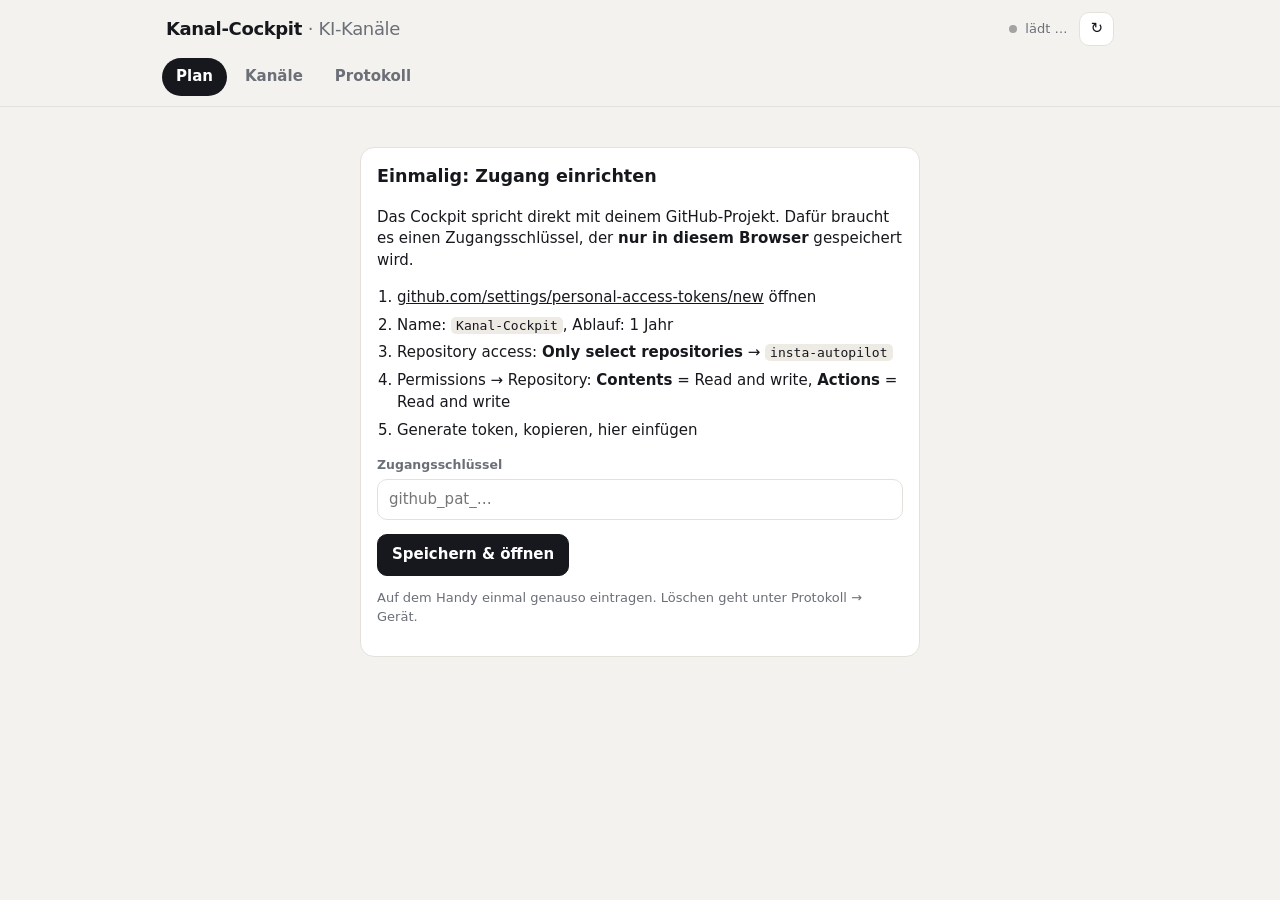
==== docs/cockpit/index.html @ 7ad5420f "Create index.html" ====
<!doctype html>
<html lang="de">
<head>
<meta charset="utf-8">
<meta name="viewport" content="width=device-width, initial-scale=1, viewport-fit=cover">
<meta name="robots" content="noindex">
<meta name="theme-color" content="#F4F2EE">
<title>Kanal-Cockpit</title>
<style>
:root{
  --bg:#F4F2EE; --panel:#FFFFFF; --ink:#16181D; --muted:#6B6F78; --line:#E4E1DA; --soft:#EEEBE5;
  --draft:#B7791F; --draft-bg:#FDF3E1; --ok:#1F7A4D; --ok-bg:#E3F4EA; --bad:#B42318; --bad-bg:#FDE8E6;
  --pub:#4B5563; --pub-bg:#ECEDEF; --accent:#16181D; --r:14px;
  --font: ui-sans-serif, system-ui, -apple-system, "Segoe UI", Roboto, "Helvetica Neue", Arial, sans-serif;
}
*{box-sizing:border-box}
html,body{margin:0;background:var(--bg);color:var(--ink);font:15px/1.45 var(--font);-webkit-font-smoothing:antialiased}
button,input,select,textarea{font:inherit;color:inherit}
a{color:inherit}
.wrap{max-width:980px;margin:0 auto;padding:0 16px 110px}
header{position:sticky;top:0;z-index:20;background:color-mix(in srgb,var(--bg) 92%,transparent);backdrop-filter:blur(8px);border-bottom:1px solid var(--line)}
.hbar{max-width:980px;margin:0 auto;padding:12px 16px;display:flex;align-items:center;gap:12px}
.logo{font-weight:750;letter-spacing:-.02em;font-size:18px;white-space:nowrap}
.logo span{color:var(--muted);font-weight:500}
.status{margin-left:auto;display:flex;align-items:center;gap:8px;font-size:13px;color:var(--muted);min-width:0}
.status .txt{white-space:nowrap;overflow:hidden;text-overflow:ellipsis}
.dot{width:8px;height:8px;border-radius:50%;background:#A3A3A3;flex:none}
.dot.run{background:#2F80ED;animation:pulse 1.2s infinite}
.dot.ok{background:var(--ok)} .dot.err{background:var(--bad)}
@keyframes pulse{50%{opacity:.3}}
.iconbtn{border:1px solid var(--line);background:var(--panel);border-radius:10px;height:34px;min-width:34px;padding:0 10px;cursor:pointer}
.tabs{display:flex;gap:4px;max-width:980px;margin:0 auto;padding:0 12px 10px}
.tab{border:0;background:transparent;padding:8px 14px;border-radius:999px;cursor:pointer;color:var(--muted);font-weight:600}
.tab.on{background:var(--ink);color:#fff}
@media (max-width:640px){
  header{backdrop-filter:none;background:var(--bg)}
  .tabs{position:fixed;bottom:0;left:0;right:0;background:var(--panel);border-top:1px solid var(--line);padding:8px 8px calc(8px + env(safe-area-inset-bottom));justify-content:space-around;z-index:30}
  .tab{flex:1}
}
h2{font-size:13px;text-transform:uppercase;letter-spacing:.08em;color:var(--muted);margin:26px 0 10px;font-weight:700}
.row{display:flex;gap:10px;align-items:center;flex-wrap:wrap}
.btn{border:1px solid var(--line);background:var(--panel);padding:9px 14px;border-radius:10px;cursor:pointer;font-weight:600;display:inline-flex;align-items:center;gap:6px}
.btn:hover{border-color:#cfcac0}
.btn.pri{background:var(--ink);border-color:var(--ink);color:#fff}
.btn.ok{background:var(--ok);border-color:var(--ok);color:#fff}
.btn.danger{color:var(--bad)}
.btn.sm{padding:6px 10px;font-size:13px;border-radius:9px}
.btn:disabled{opacity:.45;cursor:default}
.chips{display:flex;gap:6px;flex-wrap:wrap}
.chip{border:1px solid var(--line);background:var(--panel);border-radius:999px;padding:6px 12px;cursor:pointer;font-size:13px;font-weight:600;display:inline-flex;align-items:center;gap:6px}
.chip.on{background:var(--ink);color:#fff;border-color:var(--ink)}
.cdot{width:9px;height:9px;border-radius:50%;flex:none}
.kpis{display:grid;grid-template-columns:repeat(4,1fr);gap:10px;margin-top:16px}
@media (max-width:640px){.kpis{grid-template-columns:repeat(2,1fr)}}
.kpi{background:var(--panel);border:1px solid var(--line);border-radius:var(--r);padding:12px 14px}
.kpi b{display:block;font-size:24px;letter-spacing:-.02em;line-height:1.1}
.kpi small{color:var(--muted);font-size:12.5px}
.kpi.warn b{color:var(--draft)}
.day{margin-top:18px}
.dayh{display:flex;align-items:baseline;gap:8px;margin:0 2px 8px}
.dayh b{font-size:15px}
.dayh span{color:var(--muted);font-size:13px}
.dayh.today b::after{content:"Heute";margin-left:8px;font-size:11px;background:var(--ink);color:#fff;padding:2px 7px;border-radius:999px;vertical-align:2px}
.post{display:flex;gap:12px;align-items:center;background:var(--panel);border:1px solid var(--line);border-radius:var(--r);padding:10px;margin-bottom:8px;cursor:pointer}
.post:hover{border-color:#d6d1c6}
.thumb{width:56px;height:70px;border-radius:8px;object-fit:cover;background:var(--soft);flex:none}
.pmain{min-width:0;flex:1}
.ptop{display:flex;gap:8px;align-items:center;font-size:12.5px;color:var(--muted);flex-wrap:wrap}
.ptitle{font-weight:650;margin-top:2px;overflow:hidden;text-overflow:ellipsis;display:-webkit-box;-webkit-line-clamp:2;-webkit-box-orient:vertical}
.badge{font-size:11.5px;font-weight:700;padding:2px 8px;border-radius:999px;white-space:nowrap}
.b-draft{background:var(--draft-bg);color:var(--draft)} .b-approved{background:var(--ok-bg);color:var(--ok)}
.b-published{background:var(--pub-bg);color:var(--pub)} .b-rejected{background:var(--bad-bg);color:var(--bad)}
.b-pend{background:#E6F0FD;color:#2F6FCC} .b-late{background:var(--bad-bg);color:var(--bad)}
.qa{display:flex;gap:6px;flex:none}
.qa .btn{width:38px;height:38px;justify-content:center;padding:0;font-size:16px}
.post.done{opacity:.62}
.empty{background:var(--panel);border:1px dashed #d4cfc5;border-radius:var(--r);padding:22px;text-align:center;color:var(--muted)}
.card{background:var(--panel);border:1px solid var(--line);border-radius:var(--r);padding:16px;margin-bottom:12px}
.chead{display:flex;gap:10px;align-items:center;flex-wrap:wrap}
.chead h3{margin:0;font-size:17px;letter-spacing:-.01em}
.muted{color:var(--muted)}
.small{font-size:13px}
.grid2{display:grid;grid-template-columns:1fr 1fr;gap:10px 14px}
@media (max-width:640px){.grid2{grid-template-columns:1fr}}
label.f{display:flex;flex-direction:column;gap:4px;font-size:12.5px;color:var(--muted);font-weight:600}
input[type=text],input[type=time],input[type=number],input[type=datetime-local],input[type=password],select,textarea{
  border:1px solid var(--line);background:#fff;border-radius:10px;padding:9px 11px;width:100%;color:var(--ink);font-weight:400;font-size:15px}
textarea{min-height:110px;resize:vertical;line-height:1.45}
textarea.code{font:13px/1.5 ui-monospace,SFMono-Regular,Menlo,Consolas,monospace;min-height:280px}
.daysel{display:flex;gap:4px}
.daysel button{width:36px;height:34px;border-radius:9px;border:1px solid var(--line);background:#fff;cursor:pointer;font-size:12.5px;font-weight:700}
.daysel button.on{background:var(--ink);color:#fff;border-color:var(--ink)}
.switch{display:inline-flex;align-items:center;gap:8px;cursor:pointer;font-weight:600}
.switch input{appearance:none;width:42px;height:24px;border-radius:999px;background:#cfcac0;position:relative;cursor:pointer;transition:.15s}
.switch input::after{content:"";position:absolute;top:3px;left:3px;width:18px;height:18px;border-radius:50%;background:#fff;transition:.15s}
.switch input:checked{background:var(--ok)} .switch input:checked::after{left:21px}
.stats{display:flex;gap:16px;flex-wrap:wrap;font-size:13px;color:var(--muted);margin:8px 0 12px}
.stats b{color:var(--ink)}
.warnbox{background:var(--draft-bg);color:#7A4E0E;border-radius:10px;padding:10px 12px;font-size:13.5px;margin:10px 0}
.infobox{background:#EEF2F7;color:#33445C;border-radius:10px;padding:10px 12px;font-size:13.5px;margin:10px 0}
/* Overlay */
.ov{position:fixed;inset:0;background:rgba(18,18,22,.45);z-index:50;display:flex;align-items:flex-end;justify-content:center}
@media (min-width:760px){.ov{align-items:center}}
.sheet{background:var(--bg);width:100%;max-width:760px;max-height:94vh;overflow:auto;border-radius:18px 18px 0 0;padding:16px 16px calc(18px + env(safe-area-inset-bottom))}
@media (min-width:760px){.sheet{border-radius:18px}}
.shead{display:flex;align-items:center;gap:10px;margin-bottom:10px}
.shead h3{margin:0;font-size:17px;flex:1;min-width:0}
.slides{display:flex;gap:10px;overflow-x:auto;scroll-snap-type:x mandatory;padding-bottom:6px}
.slides img{height:min(52vh,420px);aspect-ratio:4/5;object-fit:cover;border-radius:10px;scroll-snap-align:start;background:var(--soft);flex:none}
.checks{background:var(--draft-bg);border-radius:10px;padding:8px 12px;margin:10px 0;font-size:13.5px;color:#7A4E0E}
.checks ul{margin:4px 0 0;padding-left:18px}
.actions{display:flex;gap:8px;flex-wrap:wrap;margin-top:14px}
.toast{position:fixed;left:50%;bottom:90px;transform:translateX(-50%);background:var(--ink);color:#fff;padding:10px 16px;border-radius:12px;z-index:80;font-size:14px;box-shadow:0 8px 24px rgba(0,0,0,.18);max-width:90vw}
.log{background:var(--panel);border:1px solid var(--line);border-radius:var(--r)}
.log div{padding:9px 14px;border-bottom:1px solid var(--soft);font-size:14px;display:flex;gap:12px}
.log div:last-child{border:0}
.log time{color:var(--muted);font-size:12.5px;white-space:nowrap;min-width:92px}
.setup{max-width:560px;margin:40px auto}
.setup ol{padding-left:20px} .setup li{margin:6px 0}
code{background:var(--soft);padding:1px 5px;border-radius:5px;font-size:13px}
.spin{display:inline-block;width:14px;height:14px;border:2px solid currentColor;border-right-color:transparent;border-radius:50%;animation:sp .7s linear infinite;vertical-align:-2px}
@keyframes sp{to{transform:rotate(360deg)}}
</style>
</head>
<body>
<header>
  <div class="hbar">
    <div class="logo">Kanal-Cockpit <span>· KI-Kanäle</span></div>
    <div class="status" id="status"><span class="dot"></span><span class="txt">lädt …</span></div>
    <button class="iconbtn" id="reload" title="Aktualisieren">↻</button>
  </div>
  <nav class="tabs" id="tabs">
    <button class="tab on" data-v="plan">Plan</button>
    <button class="tab" data-v="channels">Kanäle</button>
    <button class="tab" data-v="log">Protokoll</button>
  </nav>
</header>
<div class="wrap" id="app"></div>

<script>
"use strict";
const REPO = "dominiksuerth-prog/insta-autopilot";
const BRANCH = "main";
const WORKFLOW = "run.yml";
const TZ = "Europe/Berlin";
const DAYS = ["mo","di","mi","do","fr","sa","so"];
const DAYNAMES = {mo:"Mo",di:"Di",mi:"Mi",do:"Do",fr:"Fr",sa:"Sa",so:"So"};
const PALETTE = ["#E0A100","#2F6FCC","#C2410C","#0F766E","#7C3AED","#BE185D","#4D7C0F","#334155"];
const DEMO = new URLSearchParams(location.search).has("demo");

const S = { view:"plan", filter:"all", showDone:false, channels:[], state:{posts:{},channels:{},log:[]}, inbox:[], runs:[], loaded:false };
const $ = (s,el=document)=>el.querySelector(s);
const esc = s => String(s??"").replace(/[&<>"']/g,c=>({"&":"&amp;","<":"&lt;",">":"&gt;",'"':"&quot;","'":"&#39;"}[c]));

/* ------------------------------------------------------------ GitHub-Zugriff */
const token = () => localStorage.getItem("gh_token") || "";
const b64enc = s => btoa(String.fromCharCode(...new TextEncoder().encode(s)));
const b64dec = s => new TextDecoder().decode(Uint8Array.from(atob(s.replace(/\n/g,"")),c=>c.charCodeAt(0)));
const DEMO_FILES = {};

async function gh(path, opts={}){
  if (DEMO) return demoGh(path, opts);
  const r = await fetch("https://api.github.com"+path, {cache:"no-store", ...opts,
    headers:{"Authorization":"Bearer "+token(),"Accept":"application/vnd.github+json","X-GitHub-Api-Version":"2022-11-28",...(opts.headers||{})}});
  if (r.status===401) { localStorage.removeItem("gh_token"); throw new Error("Zugangsschlüssel ungültig oder abgelaufen – bitte neu eintragen."); }
  if (!r.ok && r.status!==404) throw new Error(`GitHub ${r.status}: ${(await r.text()).slice(0,160)}`);
  if (r.status===404) return null;
  if (r.status===204) return {};
  return r.json();
}
async function readFile(path){           // -> {text, sha} oder null
  const j = await gh(`/repos/${REPO}/contents/${path}?ref=${BRANCH}&t=${Date.now()}`);
  if (!j || Array.isArray(j)) return null;
  return {text: b64dec(j.content||""), sha:j.sha};
}
async function listDir(path){
  const j = await gh(`/repos/${REPO}/contents/${path}?ref=${BRANCH}&t=${Date.now()}`);
  return Array.isArray(j) ? j : [];
}
async function writeFile(path, text, sha, message){
  return gh(`/repos/${REPO}/contents/${path}`, {method:"PUT", headers:{"Content-Type":"application/json"},
    body: JSON.stringify({message, content:b64enc(text), branch:BRANCH, ...(sha?{sha}:{})})});
}
let dispatchTimer=null;
function kickAutopilot(){            // mehrere Klicks -> ein Start
  clearTimeout(dispatchTimer);
  dispatchTimer = setTimeout(async ()=>{
    try{ await gh(`/repos/${REPO}/actions/workflows/${WORKFLOW}/dispatches`,{method:"POST",headers:{"Content-Type":"application/json"},body:JSON.stringify({ref:BRANCH})}); }
    catch(e){ toast("Start fehlgeschlagen: "+e.message); }
    setTimeout(loadRuns, 4000);
  }, 1500);
}
async function sendJob(job){
  const name = `${Date.now()}-${Math.random().toString(36).slice(2,7)}.json`;
  job.at = new Date().toISOString();
  await writeFile(`data/inbox/${name}`, JSON.stringify(job, null, 1), null, `cockpit: ${job.action}`);
  S.inbox.push({name, job});
  kickAutopilot();
  render();
}

/* ------------------------------------------------------------ Demo-Modus (lokaler Test ohne GitHub) */
async function demoGh(path, opts){
  const m = path.match(/contents\/([^?]*)/);
  if (path.includes("/actions/runs")) return {workflow_runs:[{status:"completed",conclusion:"success",updated_at:new Date(Date.now()-9e5).toISOString(),html_url:"#",event:"schedule"}]};
  if (path.includes("/dispatches")) return {};
  if (!m) return null;
  const p = m[1];
  if (opts.method==="PUT"){ DEMO_FILES[p]=JSON.parse(opts.body); console.log("PUT",p,b64dec(DEMO_FILES[p].content)); return {content:{sha:"x"}}; }
  if (p.endsWith("/") || !p.includes(".")) {
    const r = await fetch("demo/"+p+"/_dir.json"); return r.ok ? r.json() : [];
  }
  const r = await fetch("demo/"+p); if(!r.ok) return null;
  return {content: b64enc(await r.text()), sha:"demo"};
}

/* ------------------------------------------------------------ Laden */
async function loadAll(){
  setStatus("load");
  const [stateF, chDir, inboxDir] = await Promise.all([readFile("data/state.json"), listDir("channels"), listDir("data/inbox")]);
  S.state = stateF ? JSON.parse(stateF.text) : {posts:{},channels:{}};
  S.state.posts ||= {}; S.state.channels ||= {}; S.state.log ||= [];
  const dirs = chDir.filter(d=>d.type==="dir").map(d=>d.name);
  S.channels = (await Promise.all(dirs.map(async (id,i)=>{
    const [st, topics, facts] = await Promise.all([readFile(`channels/${id}/settings.json`), readFile(`channels/${id}/topics.txt`), readFile(`channels/${id}/facts.md`)]);
    if (!st) return null;
    const s = JSON.parse(st.text);
    const tl = (topics?.text||"").split("\n").map(t=>t.trim()).filter(t=>t && !t.startsWith("#"));
    return {id, ...s, _sha:st.sha, _topics:tl, _topicsRaw:topics, _facts:facts,
            _pruefen:((facts?.text||"").match(/\[PRÜFEN\]/g)||[]).length};
  }))).filter(Boolean);
  S.channels.forEach((c,i)=>c._color = c.color || PALETTE[i % PALETTE.length]);
  const files = inboxDir.filter(f=>f.name.endsWith(".json"));
  S.inbox = (await Promise.all(files.map(async f=>{ const r = await readFile(`data/inbox/${f.name}`); try{return {name:f.name, job:JSON.parse(r.text)}}catch{return null} }))).filter(Boolean);
  S.loaded = true;
  render();
  loadRuns();
}
async function loadRuns(){
  try{
    const j = await gh(`/repos/${REPO}/actions/workflows/${WORKFLOW}/runs?per_page=6`);
    S.runs = j?.workflow_runs || [];
  }catch(e){ S.runs=[]; }
  setStatus();
  const busy = S.runs.some(r=>r.status!=="completed");
  clearTimeout(loadRuns._t);
  if (busy || S.inbox.length) loadRuns._t = setTimeout(async()=>{ const was=S.runs[0]?.status; await loadRuns(); if (was!=="completed" && S.runs[0]?.status==="completed") loadAll(); }, 12000);
}
function setStatus(mode){
  const el = $("#status");
  if (mode==="load"){ el.innerHTML = `<span class="spin"></span><span class="txt">lädt …</span>`; return; }
  const r = S.runs[0];
  const busy = S.runs.find(x=>x.status!=="completed");
  let dot="dot", txt;
  if (busy){ dot+=" run"; txt = busy.status==="queued" ? "Autopilot startet …" : "Autopilot arbeitet …"; }
  else if (r){ dot += r.conclusion==="success"?" ok":" err"; txt = `Letzter Lauf ${rel(r.updated_at)}${r.conclusion!=="success"?" – Fehler":""}`; }
  else txt = "noch kein Lauf";
  if (S.inbox.length) txt += ` · ${S.inbox.length} Auftrag${S.inbox.length>1?"e":""} offen`;
  el.innerHTML = `<span class="${dot}"></span><span class="txt">${esc(txt)}</span>`;
}

/* ------------------------------------------------------------ Zeit */
const fmt = (d,o)=>new Intl.DateTimeFormat("de-DE",{timeZone:TZ,...o}).format(d);
const dayKey = d => fmt(d,{year:"numeric",month:"2-digit",day:"2-digit"});
function rel(iso){
  const m = Math.round((Date.now()-new Date(iso))/60000);
  if (m<1) return "gerade eben"; if (m<60) return `vor ${m} Min.`;
  const h = Math.round(m/60); if (h<24) return `vor ${h} Std.`; return `am ${fmt(new Date(iso),{day:"2-digit",month:"2-digit"})}`;
}
function toLocalInput(iso){
  const d = new Date(iso);
  const p = Object.fromEntries(new Intl.DateTimeFormat("en-CA",{timeZone:TZ,year:"numeric",month:"2-digit",day:"2-digit",hour:"2-digit",minute:"2-digit",hourCycle:"h23"}).formatToParts(d).map(x=>[x.type,x.value]));
  return `${p.year}-${p.month}-${p.day}T${p.hour}:${p.minute}`;
}
function fromLocalInput(v){           // "2026-11-23T18:00" (Berlin) -> ISO mit Offset
  for (const off of ["+01:00","+02:00"]) { const iso = `${v}:00${off}`; if (toLocalInput(iso)===v) return iso; }
  return `${v}:00+01:00`;
}

/* ------------------------------------------------------------ Hilfen */
const chan = id => S.channels.find(c=>c.id===id) || {id, handle:id, _color:"#999"};
function pendingFor(pid){ return S.inbox.filter(i=>i.job.post_id===pid).map(i=>i.job); }
function viewPost(pid){             // Post inkl. noch nicht übernommener Cockpit-Entscheidungen
  const p = {...S.state.posts[pid], id:pid};
  const pend = pendingFor(pid);
  for (const j of pend){
    if (j.action==="approve") p.status="approved";
    if (j.action==="unapprove") p.status="draft";
    if (j.action==="reject") p.status="rejected";
    if (j.caption) p.caption=j.caption;
    if (j.scheduled) p.scheduled=j.scheduled;
    if (j.action==="regenerate") p._regen=true;
  }
  p._pending = pend.length>0;
  return p;
}
function toast(t){ const el=document.createElement("div"); el.className="toast"; el.textContent=t; document.body.appendChild(el); setTimeout(()=>el.remove(),3200); }
const BADGE = {draft:["b-draft","Entwurf"],approved:["b-approved","Freigegeben"],published:["b-published","Veröffentlicht"],rejected:["b-rejected","Verworfen"]};
function badge(p){
  if (p._regen) return `<span class="badge b-pend">wird neu geschrieben …</span>`;
  const late = p.status==="draft" && p.scheduled && new Date(p.scheduled) < Date.now();
  const [c,t] = late ? ["b-late","Termin verpasst"] : (BADGE[p.status]||["b-pub",p.status]);
  return `<span class="badge ${c}">${t}</span>${p._pending?` <span class="badge b-pend">wird übernommen</span>`:""}`;
}

/* ------------------------------------------------------------ Ansichten */
function render(){
  document.querySelectorAll(".tab").forEach(t=>t.classList.toggle("on", t.dataset.v===S.view));
  const app = $("#app");
  if (!DEMO && !token()) { app.innerHTML = setupView(); bindSetup(); return; }
  if (!S.loaded) { app.innerHTML = `<p class="muted" style="margin-top:30px"><span class="spin"></span> Lade Daten aus GitHub …</p>`; return; }
  app.innerHTML = S.view==="plan" ? planView() : S.view==="channels" ? channelsView() : logView();
  setStatus();
}

function planView(){
  const posts = Object.keys(S.state.posts).map(viewPost)
    .filter(p=>p.scheduled && p.status!=="replaced")
    .filter(p=>S.filter==="all" || p.channel===S.filter);
  const nowT = Date.now(), weekAgo = nowT-7*864e5;
  const open = posts.filter(p=>["draft","approved"].includes(p.status));
  const late = open.filter(p=>p.status==="draft" && new Date(p.scheduled)<nowT);
  const upcoming = posts.filter(p=>new Date(p.scheduled)>=nowT || (S.showDone && new Date(p.scheduled)>=weekAgo))
                        .filter(p=>S.showDone || ["draft","approved"].includes(p.status))
                        .filter(p=>!late.includes(p))
                        .sort((a,b)=>a.scheduled.localeCompare(b.scheduled));
  const drafts = open.filter(p=>p.status==="draft").length, appr = open.filter(p=>p.status==="approved").length;
  const nextAppr = open.filter(p=>p.status==="approved" && new Date(p.scheduled)>=nowT).sort((a,b)=>a.scheduled.localeCompare(b.scheduled))[0];
  const coveredUntil = open.filter(p=>p.status==="approved").map(p=>p.scheduled).sort().pop();
  const chipsHtml = `<button class="chip ${S.filter==="all"?"on":""}" data-filter="all">Alle Kanäle</button>` +
    S.channels.map(c=>`<button class="chip ${S.filter===c.id?"on":""}" data-filter="${c.id}"><span class="cdot" style="background:${c._color}"></span>${esc(c.handle)}${c.active?"":" <span class='muted'>(pausiert)</span>"}</button>`).join("");
  let html = `
  <div class="kpis">
    <div class="kpi ${drafts?"warn":""}"><b>${drafts}</b><small>warten auf Freigabe</small></div>
    <div class="kpi"><b>${appr}</b><small>freigegeben &amp; eingeplant</small></div>
    <div class="kpi"><b>${nextAppr?fmt(new Date(nextAppr.scheduled),{weekday:"short",hour:"2-digit",minute:"2-digit"}):"–"}</b><small>nächster Post geht raus</small></div>
    <div class="kpi"><b>${coveredUntil?fmt(new Date(coveredUntil),{day:"2-digit",month:"2-digit"}):"–"}</b><small>freigegeben bis</small></div>
  </div>
  <div class="row" style="margin-top:16px;justify-content:space-between">
    <div class="chips">${chipsHtml}</div>
  </div>
  <div class="row" style="margin-top:12px">
    <button class="btn pri" data-act="plan">＋ Vorproduzieren</button>
    <button class="btn" data-act="addpost">Eigener Post</button>
    <label class="switch small" style="margin-left:auto"><input type="checkbox" id="showDone" ${S.showDone?"checked":""}> Erledigte zeigen</label>
  </div>`;
  if (late.length){
    html += `<h2>Termin verpasst – nicht freigegeben</h2>` + late.map(postRow).join("") +
      `<p class="small muted" style="margin:4px 2px 0">Freigeben = geht sofort raus. Oder neuen Termin setzen bzw. verwerfen.</p>`;
  }
  html += `<h2>Kommende Termine</h2>`;
  if (!upcoming.length) html += `<div class="empty">Noch nichts geplant.<br>Tipp auf <b>Vorproduzieren</b> – Claude schreibt Entwürfe für die freien Termine, du gibst sie hier frei.</div>`;
  let cur="";
  for (const p of upcoming){
    const d = new Date(p.scheduled), k = dayKey(d);
    if (k!==cur){
      if (cur) html += `</div>`;
      cur=k;
      const isToday = k===dayKey(new Date());
      html += `<div class="day"><div class="dayh ${isToday?"today":""}"><b>${fmt(d,{weekday:"long"})}</b><span>${fmt(d,{day:"numeric",month:"long"})}</span></div>`;
    }
    html += postRow(p);
  }
  if (cur) html += `</div>`;
  return html;
}
function postRow(p){
  const c = chan(p.channel);
  const done = !["draft","approved"].includes(p.status);
  const qa = p.status==="draft" && !p._regen
    ? `<div class="qa"><button class="btn ok" title="Freigeben" data-quick="approve" data-id="${p.id}">✓</button><button class="btn danger" title="Verwerfen" data-quick="reject" data-id="${p.id}">✕</button></div>` : "";
  return `<div class="post ${done?"done":""}" data-open="${p.id}">
    <img class="thumb" loading="lazy" src="${esc((p.urls||[])[0]||"")}" alt="">
    <div class="pmain">
      <div class="ptop"><span class="cdot" style="background:${c._color}"></span>${esc(c.handle)} · ${fmt(new Date(p.scheduled),{hour:"2-digit",minute:"2-digit"})} ${badge(p)}</div>
      <div class="ptitle">${esc(p.topic)}</div>
      ${p.error?`<div class="small" style="color:var(--bad)">⚠️ ${esc(p.error)}</div>`:""}
    </div>${qa}</div>`;
}

function channelsView(){
  let html = `<div class="row" style="margin-top:18px"><button class="btn pri" data-act="newchannel">＋ Neuen Kanal anlegen</button></div>`;
  for (const c of S.channels){
    const cs = S.state.channels[c.id] || {topic_index:0};
    const left = Math.max(0, c._topics.length - (cs.topic_index||0));
    const posts = Object.values(S.state.posts).filter(p=>p.channel===c.id);
    const pub = posts.filter(p=>p.status==="published").sort((a,b)=>(b.published||"").localeCompare(a.published||""));
    const dr = posts.filter(p=>p.status==="draft").length, ap = posts.filter(p=>p.status==="approved").length;
    const missing = [];
    if (!c.ig_user_id) missing.push("Instagram-ID fehlt");
    if (c._pruefen) missing.push(`${c._pruefen} Fakten noch ungeprüft`);
    html += `<div class="card" data-ch="${c.id}">
      <div class="chead"><span class="cdot" style="background:${c._color};width:12px;height:12px"></span>
        <h3>${esc(c.name||c.handle)}</h3><span class="muted">${esc(c.handle)} · ${c.language==="en"?"Englisch":"Deutsch"}</span>
        <label class="switch" style="margin-left:auto"><input type="checkbox" data-field="active" ${c.active?"checked":""}> ${c.active?"Aktiv":"Pausiert"}</label></div>
      ${c.note?`<div class="infobox">${esc(c.note)}</div>`:""}
      <div class="stats"><span><b>${pub.length}</b> veröffentlicht</span><span><b>${ap}</b> freigegeben</span><span><b>${dr}</b> Entwürfe</span>
        <span style="${left<6?"color:var(--bad)":""}"><b style="${left<6?"color:var(--bad)":""}">${left}</b> Themen übrig</span>
        ${pub[0]?`<span>zuletzt ${rel(pub[0].published)}</span>`:""}</div>
      ${missing.length?`<div class="warnbox">Vor dem Aktivieren: ${missing.join(" · ")}</div>`:""}
      <div class="grid2">
        <label class="f">Posting-Tage<div class="daysel">${DAYS.map(d=>`<button type="button" data-day="${d}" class="${(c.days||[]).includes(d)?"on":""}">${DAYNAMES[d]}</button>`).join("")}</div></label>
        <label class="f">Uhrzeit<input type="time" data-field="time" value="${esc(c.time||"18:00")}"></label>
        <label class="f">Automatisch vorproduzieren (Tage im Voraus, 0 = aus)<input type="number" min="0" max="28" data-field="autoplan_days" value="${c.autoplan_days??7}"></label>
        <label class="f">Instagram-ID<input type="text" data-field="ig_user_id" value="${esc(c.ig_user_id||"")}" placeholder="z. B. 1784…"></label>
        <label class="f" style="grid-column:1/-1">Schlusssatz der Caption<input type="text" data-field="cta_hint" value="${esc(c.cta_hint||"")}"></label>
      </div>
      <div class="actions">
        <button class="btn pri sm" data-save="${c.id}">Speichern</button>
        <button class="btn sm" data-edit="topics" data-id="${c.id}">Themen (${left})</button>
        <button class="btn sm" data-edit="facts" data-id="${c.id}">Fakten${c._pruefen?` ⚠️`:""}</button>
        <button class="btn sm" data-edit="style" data-id="${c.id}">Stil</button>
        <button class="btn sm" data-act="plan" data-id="${c.id}">Vorproduzieren</button>
      </div>
    </div>`;
  }
  return html;
}

function logView(){
  const entries = S.state.log || [];
  const runs = S.runs.map(r=>`<div><time>${rel(r.updated_at)}</time><span>${r.status!=="completed"?"läuft":r.conclusion==="success"?"✓ erfolgreich":"✕ "+esc(r.conclusion)} · ${r.event==="schedule"?"stündlich":"vom Cockpit"} · <a href="${esc(r.html_url)}" target="_blank" rel="noopener">Details</a></span></div>`).join("");
  return `<h2>Was passiert ist</h2><div class="log">${entries.length?entries.map(e=>`<div><time>${fmt(new Date(e.t),{day:"2-digit",month:"2-digit",hour:"2-digit",minute:"2-digit"})}</time><span>${esc(e.msg)}</span></div>`).join(""):`<div><span class="muted">Noch keine Einträge.</span></div>`}</div>
  <h2>Läufe des Autopiloten</h2><div class="log">${runs||`<div><span class="muted">keine</span></div>`}</div>
  <h2>Gerät</h2><div class="row"><button class="btn sm danger" data-act="logout">Zugangsschlüssel auf diesem Gerät löschen</button></div>`;
}

function setupView(){
  return `<div class="setup card">
    <h3 style="margin-top:0">Einmalig: Zugang einrichten</h3>
    <p>Das Cockpit spricht direkt mit deinem GitHub-Projekt. Dafür braucht es einen Zugangsschlüssel, der <b>nur in diesem Browser</b> gespeichert wird.</p>
    <ol>
      <li><a href="https://github.com/settings/personal-access-tokens/new" target="_blank" rel="noopener">github.com/settings/personal-access-tokens/new</a> öffnen</li>
      <li>Name: <code>Kanal-Cockpit</code>, Ablauf: 1 Jahr</li>
      <li>Repository access: <b>Only select repositories</b> → <code>insta-autopilot</code></li>
      <li>Permissions → Repository: <b>Contents</b> = Read and write, <b>Actions</b> = Read and write</li>
      <li>Generate token, kopieren, hier einfügen</li>
    </ol>
    <label class="f">Zugangsschlüssel<input type="password" id="tok" placeholder="github_pat_…" autocomplete="off"></label>
    <div class="actions"><button class="btn pri" id="saveTok">Speichern &amp; öffnen</button></div>
    <p class="small muted">Auf dem Handy einmal genauso eintragen. Löschen geht unter Protokoll → Gerät.</p>
  </div>`;
}
function bindSetup(){
  $("#saveTok").onclick = async ()=>{
    const v = $("#tok").value.trim(); if (!v) return;
    localStorage.setItem("gh_token", v);
    try{ await loadAll(); toast("Verbunden ✓"); }catch(e){ toast(e.message); render(); }
  };
}

/* ------------------------------------------------------------ Dialoge */
function sheet(title, body, onBind){
  const ov = document.createElement("div"); ov.className="ov";
  ov.innerHTML = `<div class="sheet"><div class="shead"><h3>${title}</h3><button class="iconbtn" data-close>✕</button></div>${body}</div>`;
  ov.addEventListener("click", e=>{ if (e.target===ov || e.target.closest("[data-close]")) ov.remove(); });
  document.body.appendChild(ov);
  onBind && onBind(ov, ()=>ov.remove());
  return ov;
}

function openPost(pid){
  const p = viewPost(pid), c = chan(p.channel);
  const editable = ["draft","approved"].includes(p.status) && !p._regen;
  const body = `
    <div class="ptop" style="margin-bottom:10px"><span class="cdot" style="background:${c._color}"></span>${esc(c.handle)} ${badge(p)}</div>
    <div class="slides">${(p.urls||[]).map(u=>`<img src="${esc(u)}" loading="lazy" alt="">`).join("")}</div>
    ${(p.check||[]).length?`<div class="checks"><b>Bitte prüfen</b><ul>${p.check.map(x=>`<li>${esc(x)}</li>`).join("")}</ul></div>`:""}
    <div class="grid2" style="margin-top:12px">
      <label class="f">Termin<input type="datetime-local" id="pSched" value="${p.scheduled?toLocalInput(p.scheduled):""}" ${editable?"":"disabled"}></label>
      <label class="f">Thema<input type="text" value="${esc(p.topic)}" disabled></label>
    </div>
    <label class="f" style="margin-top:10px">Caption<textarea id="pCap" rows="9" ${editable?"":"disabled"}>${esc(p.caption)}</textarea></label>
    ${p.error?`<div class="warnbox">Letzter Versuch fehlgeschlagen: ${esc(p.error)}</div>`:""}
    ${p.published?`<p class="small muted">Veröffentlicht ${rel(p.published)}.</p>`:""}
    <div class="actions">${editable ? `
      ${p.status==="draft"?`<button class="btn ok" data-a="approve">✓ Freigeben</button>`:`<button class="btn" data-a="unapprove">Freigabe zurücknehmen</button>`}
      <button class="btn" data-a="edit">Änderungen speichern</button>
      <button class="btn" data-a="regen">🔁 Neu schreiben</button>
      <button class="btn danger" data-a="reject">Verwerfen</button>` : ""}
    </div>
    <div id="regenBox" style="display:none;margin-top:12px" class="card">
      <label class="f">Anderes Thema (leer = gleiches Thema)<input type="text" id="rTopic" placeholder="${esc(p.topic)}"></label>
      <label class="f" style="margin-top:8px">Was soll anders werden? (optional)<input type="text" id="rHint" placeholder="z. B. kürzer, anderer Einstieg, mehr Beispiel"></label>
      <div class="actions"><button class="btn pri" data-a="regenGo">Neu schreiben lassen</button></div>
    </div>`;
  sheet(esc(p.topic), body, (ov, close)=>{
    ov.addEventListener("click", async e=>{
      const a = e.target.closest("[data-a]")?.dataset.a; if (!a) return;
      if (a==="regen"){ $("#regenBox",ov).style.display="block"; return; }
      const cap = $("#pCap",ov).value, sched = $("#pSched",ov).value;
      const job = {post_id:pid};
      if (cap !== p.caption) job.caption = cap;
      if (sched && sched !== toLocalInput(p.scheduled)) job.scheduled = fromLocalInput(sched);
      if (a==="approve" || a==="unapprove" || a==="reject") job.action = a;
      else if (a==="edit") { if (!job.caption && !job.scheduled) return toast("Keine Änderung"); job.action="edit"; }
      else if (a==="regenGo") { job.action="regenerate"; job.topic=$("#rTopic",ov).value.trim(); job.hint=$("#rHint",ov).value.trim(); delete job.caption; }
      if (a==="reject" && !confirm("Diesen Post verwerfen?")) return;
      e.target.disabled = true;
      try{
        await sendJob(job);
        close();
        toast({approve:"Freigegeben – geht zum Termin raus", unapprove:"Freigabe zurückgenommen", reject:"Verworfen", edit:"Gespeichert", regenGo:"Claude schreibt neu – dauert 1–3 Minuten"}[a]);
      }catch(err){ toast(err.message); e.target.disabled=false; }
    });
  });
}

function openPlan(cid){
  const opts = S.channels.map(c=>`<option value="${c.id}" ${c.id===cid?"selected":""}>${esc(c.handle)}${c.active?"":" (pausiert)"}</option>`).join("");
  sheet("Vorproduzieren", `
    <p class="small muted" style="margin-top:0">Claude füllt alle <b>freien Termine</b> (laut Posting-Tagen des Kanals) mit Entwürfen. Du gibst sie danach im Plan frei. Kosten: ca. 2–4 Cent pro Post.</p>
    <div class="grid2">
      <label class="f">Kanal<select id="plCh"><option value="all" ${cid?"":"selected"}>Alle aktiven Kanäle</option>${opts}</select></label>
      <label class="f">Zeitraum<select id="plDays"><option value="7">nächste 7 Tage</option><option value="14" selected>nächste 14 Tage</option><option value="21">nächste 21 Tage</option><option value="28">nächste 28 Tage</option></select></label>
    </div>
    <div id="plInfo" class="infobox"></div>
    <div class="actions"><button class="btn pri" id="plGo">Entwürfe erstellen</button></div>`, (ov, close)=>{
      const info = ()=>{
        const ch = $("#plCh",ov).value, days = +$("#plDays",ov).value;
        const list = ch==="all" ? S.channels.filter(c=>c.active) : [chan(ch)];
        const parts = list.map(c=>{ const n = freeSlots(c, days); const cs=S.state.channels[c.id]||{}; const left=Math.max(0,c._topics.length-(cs.topic_index||0));
          return `${esc(c.handle)}: ${n} freie Termine${left<n?` – <b style="color:var(--bad)">nur ${left} Themen übrig</b>`:""}`; });
        $("#plInfo",ov).innerHTML = parts.join("<br>") || "Kein aktiver Kanal.";
      };
      $("#plCh",ov).onchange = info; $("#plDays",ov).onchange = info; info();
      $("#plGo",ov).onclick = async e=>{
        e.target.disabled = true;
        try{ await sendJob({action:"plan", channel:$("#plCh",ov).value, days:+$("#plDays",ov).value}); close(); toast("Läuft – Entwürfe erscheinen nach und nach (ca. 1 Min. pro Post)"); }
        catch(err){ toast(err.message); e.target.disabled=false; }
      };
  });
}
function freeSlots(c, days){
  const taken = new Set(Object.values(S.state.posts).filter(p=>p.channel===c.id && p.scheduled && ["draft","approved","published"].includes(p.status)).map(p=>toLocalInput(p.scheduled)));
  let n=0; const [hh,mm] = (c.time||"18:00").split(":");
  for (let i=0;i<=days;i++){
    const d = new Date(Date.now()+i*864e5);
    const local = toLocalInput(d.toISOString()).slice(0,10)+`T${hh.padStart(2,"0")}:${mm}`;
    const wd = DAYS[(new Date(local+":00Z").getUTCDay()+6)%7];
    if (!(c.days||[]).includes(wd)) continue;
    if (new Date(fromLocalInput(local)) <= Date.now()) continue;
    if (!taken.has(local)) n++;
  }
  return n;
}

function openAddPost(){
  const opts = S.channels.map(c=>`<option value="${c.id}">${esc(c.handle)}</option>`).join("");
  const def = toLocalInput(new Date(Date.now()+864e5).toISOString()).slice(0,11)+"18:00";
  sheet("Eigenen Post planen", `
    <label class="f">Kanal<select id="apCh">${opts}</select></label>
    <label class="f" style="margin-top:10px">Thema<input type="text" id="apTopic" placeholder="z. B. Widerrufsrecht beim Online-Kauf: 5 Irrtümer"></label>
    <label class="f" style="margin-top:10px">Wunsch an Claude (optional)<input type="text" id="apHint" placeholder="z. B. mit Rechenbeispiel"></label>
    <label class="f" style="margin-top:10px">Termin<input type="datetime-local" id="apWhen" value="${def}"></label>
    <p class="small muted">Zahlen kommen nur aus der Faktenbasis des Kanals. Fehlt etwas, landet es unter „Bitte prüfen“.</p>
    <div class="actions"><button class="btn pri" id="apGo">Entwurf erstellen</button></div>`, (ov, close)=>{
      $("#apGo",ov).onclick = async e=>{
        const topic = $("#apTopic",ov).value.trim(); if (!topic) return toast("Bitte ein Thema eingeben");
        e.target.disabled=true;
        try{ await sendJob({action:"add_post", channel:$("#apCh",ov).value, topic, hint:$("#apHint",ov).value.trim(), scheduled:fromLocalInput($("#apWhen",ov).value)}); close(); toast("Claude schreibt – ca. 1–2 Minuten"); }
        catch(err){ toast(err.message); e.target.disabled=false; }
      };
  });
}

async function openEditor(kind, cid){
  const c = chan(cid);
  const path = `channels/${cid}/${kind==="topics"?"topics.txt":kind==="facts"?"facts.md":"style.md"}`;
  const f = await readFile(path);
  let text = f?.text || "", used = [];
  let hint = "";
  if (kind==="topics"){
    const idx = (S.state.channels[cid]||{}).topic_index || 0;
    const lines = text.split("\n"); let n=0, cut=lines.length;
    for (let i=0;i<lines.length;i++){ const t=lines[i].trim(); if (t && !t.startsWith("#")){ if (n===idx){cut=i;break;} n++; } }
    used = lines.slice(0,cut); text = lines.slice(cut).join("\n").replace(/^\n+/,"");
    hint = `Eine Zeile = ein Post, von oben nach unten. ${idx} Themen sind bereits verbraucht (nicht angezeigt).`;
  } else if (kind==="facts"){
    hint = "Nur was hier steht, darf als Zahl, Betrag, Frist oder Studie in Posts vorkommen. Zeilen mit [PRÜFEN] an der Quelle prüfen und die Markierung dann löschen – erst danach lässt sich der Kanal aktivieren.";
  } else hint = "Ton, Zielgruppe und Regeln für Claude.";
  const title = {topics:"Themen",facts:"Faktenbasis",style:"Stil"}[kind] + " – " + esc(c.handle);
  sheet(title, `
    <p class="small muted" style="margin-top:0">${hint}</p>
    <textarea class="code" id="edTxt">${esc(text)}</textarea>
    <div class="actions"><button class="btn pri" id="edSave">Speichern</button>
    ${kind==="topics"?`<button class="btn" id="edSuggest">✨ 20 Themen vorschlagen lassen</button>`:""}</div>`, (ov, close)=>{
      $("#edSave",ov).onclick = async e=>{
        e.target.disabled=true;
        let out = $("#edTxt",ov).value.replace(/\s+$/,"")+"\n";
        if (kind==="topics") out = (used.length? used.join("\n").replace(/\s+$/,"")+"\n" : "") + out;
        try{ await writeFile(path, out, f?.sha, `cockpit: ${kind} ${cid}`); close(); toast("Gespeichert"); loadAll(); }
        catch(err){ toast(err.message); e.target.disabled=false; }
      };
      const sg = $("#edSuggest",ov);
      if (sg) sg.onclick = async e=>{
        e.target.disabled=true;
        try{ await sendJob({action:"suggest_topics", channel:cid, n:20}); close(); toast("Claude sucht Themen passend zur Faktenbasis – in 1–2 Min. hier sichtbar"); }
        catch(err){ toast(err.message); e.target.disabled=false; }
      };
  });
}

async function saveChannel(cid, card){
  const c = chan(cid);
  const f = await readFile(`channels/${cid}/settings.json`);
  const s = JSON.parse(f.text);
  s.days = [...card.querySelectorAll(".daysel button.on")].map(b=>b.dataset.day);
  s.time = card.querySelector('[data-field="time"]').value || "18:00";
  s.autoplan_days = Math.max(0, Math.min(28, +card.querySelector('[data-field="autoplan_days"]').value || 0));
  s.ig_user_id = card.querySelector('[data-field="ig_user_id"]').value.trim();
  s.cta_hint = card.querySelector('[data-field="cta_hint"]').value.trim();
  const act = card.querySelector('[data-field="active"]').checked;
  if (act && !s.active){
    if (!/^\d{10,}$/.test(s.ig_user_id)) { toast("Aktivieren geht erst mit Instagram-ID"); return false; }
    if (c._pruefen) { toast(`Erst die ${c._pruefen} ungeprüften Fakten prüfen`); return false; }
  }
  s.active = act;
  await writeFile(`channels/${cid}/settings.json`, JSON.stringify(s, null, 2)+"\n", f.sha, `cockpit: Einstellungen ${cid}`);
  return true;
}

function openNewChannel(){
  sheet("Neuen Kanal anlegen", `
    <p class="small muted" style="margin-top:0">Claude schreibt Stil-Leitfaden, 30 Themen und einen Vorschlag für die Faktenbasis. Der Kanal startet <b>pausiert</b>: Du prüfst die Fakten, legst das Instagram-Profil an und trägst die ID ein – dann aktivieren.</p>
    <div class="grid2">
      <label class="f">Instagram-Handle<input type="text" id="ncHandle" placeholder="@deinkanal"></label>
      <label class="f">Name<input type="text" id="ncName" placeholder="z. B. Mietrecht kompakt"></label>
      <label class="f">Sprache<select id="ncLang"><option value="de">Deutsch</option><option value="en">Englisch</option></select></label>
      <label class="f">Schrift (Überschriften)<select id="ncFont"><option>Space Grotesk</option><option>Fraunces</option><option>Archivo</option><option>Inter</option></select></label>
    </div>
    <label class="f" style="margin-top:10px">Nische, Zielgruppe, Ziel<textarea id="ncBrief" rows="4" placeholder="z. B. Mieter in Deutschland, 25–40, wollen ihre Rechte kennen. Ziel: Reichweite, später Affiliate (Rechtsschutz)."></textarea></label>
    <label class="f" style="margin-top:10px">Ton<input type="text" id="ncTone" placeholder="z. B. klar, ruhig, ohne Panikmache, du-Form"></label>
    <div class="grid2" style="margin-top:10px">
      <label class="f">Farben: Hintergrund · Text · Akzent<div class="row"><input type="color" id="ncC1" value="#F5F1EA"><input type="color" id="ncC2" value="#14161A"><input type="color" id="ncC3" value="#C8553D"></div></label>
      <label class="f">Posting-Tage &amp; Uhrzeit<div class="row"><div class="daysel" id="ncDays">${DAYS.map(d=>`<button type="button" data-day="${d}" class="${["mo","di","do","fr"].includes(d)?"on":""}">${DAYNAMES[d]}</button>`).join("")}</div><input type="time" id="ncTime" value="18:00" style="width:130px"></div></label>
    </div>
    <div class="actions"><button class="btn pri" id="ncGo">Kanal anlegen lassen</button></div>`, (ov, close)=>{
      ov.querySelectorAll("#ncDays button").forEach(b=>b.onclick=()=>b.classList.toggle("on"));
      $("#ncGo",ov).onclick = async e=>{
        const handle = $("#ncHandle",ov).value.trim().replace(/^([^@])/,"@$1");
        const id = handle.replace(/^@/,"").toLowerCase().replace(/[^a-z0-9]/g,"").slice(0,30);
        if (id.length<3) return toast("Bitte ein Instagram-Handle eingeben");
        if (S.channels.some(c=>c.id===id)) return toast("Diesen Kanal gibt es schon");
        if ($("#ncBrief",ov).value.trim().length<20) return toast("Beschreib Nische und Zielgruppe etwas genauer");
        e.target.disabled=true;
        try{
          await sendJob({action:"create_channel", id, handle, name:$("#ncName",ov).value.trim()||handle, language:$("#ncLang",ov).value,
            brief:$("#ncBrief",ov).value.trim(), tone:$("#ncTone",ov).value.trim(), font:$("#ncFont",ov).value,
            colors:[$("#ncC1",ov).value,$("#ncC2",ov).value,$("#ncC3",ov).value],
            days:[...ov.querySelectorAll("#ncDays button.on")].map(b=>b.dataset.day), time:$("#ncTime",ov).value||"18:00"});
          close(); toast("Claude legt den Kanal an – ca. 2 Minuten");
        }catch(err){ toast(err.message); e.target.disabled=false; }
      };
  });
}

/* ------------------------------------------------------------ Klicks */
document.addEventListener("click", async e=>{
  const t = e.target;
  const tab = t.closest(".tab"); if (tab){ S.view = tab.dataset.v; render(); return; }
  if (t.closest("#reload")){ loadAll().catch(err=>toast(err.message)); return; }
  if (!$("#app").contains(t)) return;
  const f = t.closest("[data-filter]"); if (f){ S.filter=f.dataset.filter; render(); return; }
  const q = t.closest("[data-quick]");
  if (q){ e.stopPropagation(); q.disabled=true;
    try{ await sendJob({action:q.dataset.quick, post_id:q.dataset.id}); toast(q.dataset.quick==="approve"?"Freigegeben ✓":"Verworfen"); }
    catch(err){ toast(err.message); q.disabled=false; } return; }
  const o = t.closest("[data-open]"); if (o){ openPost(o.dataset.open); return; }
  const a = t.closest("[data-act]");
  if (a){
    const act=a.dataset.act;
    if (act==="plan") openPlan(a.dataset.id);
    if (act==="addpost") openAddPost();
    if (act==="newchannel") openNewChannel();
    if (act==="logout" && confirm("Zugangsschlüssel auf diesem Gerät löschen?")){ localStorage.removeItem("gh_token"); S.loaded=false; render(); }
    return;
  }
  const d = t.closest(".daysel button"); if (d && d.closest("[data-ch]")){ d.classList.toggle("on"); return; }
  const ed = t.closest("[data-edit]"); if (ed){ openEditor(ed.dataset.edit, ed.dataset.id).catch(err=>toast(err.message)); return; }
  const sv = t.closest("[data-save]");
  if (sv){ sv.disabled=true;
    try{ if (await saveChannel(sv.dataset.save, sv.closest("[data-ch]"))){ toast("Gespeichert"); await loadAll(); } }
    catch(err){ toast(err.message); }
    sv.disabled=false; }
});
document.addEventListener("change", e=>{
  if (e.target.id==="showDone"){ S.showDone=e.target.checked; render(); }
  if (e.target.matches('[data-field="active"]')) e.target.parentElement.lastChild.textContent = e.target.checked?" Aktiv":" Pausiert";
});
document.addEventListener("visibilitychange", ()=>{ if (!document.hidden && S.loaded) loadAll().catch(()=>{}); });

render();
if (DEMO || token()) loadAll().catch(err=>{ toast(err.message); render(); });
</script>
</body>
</html>
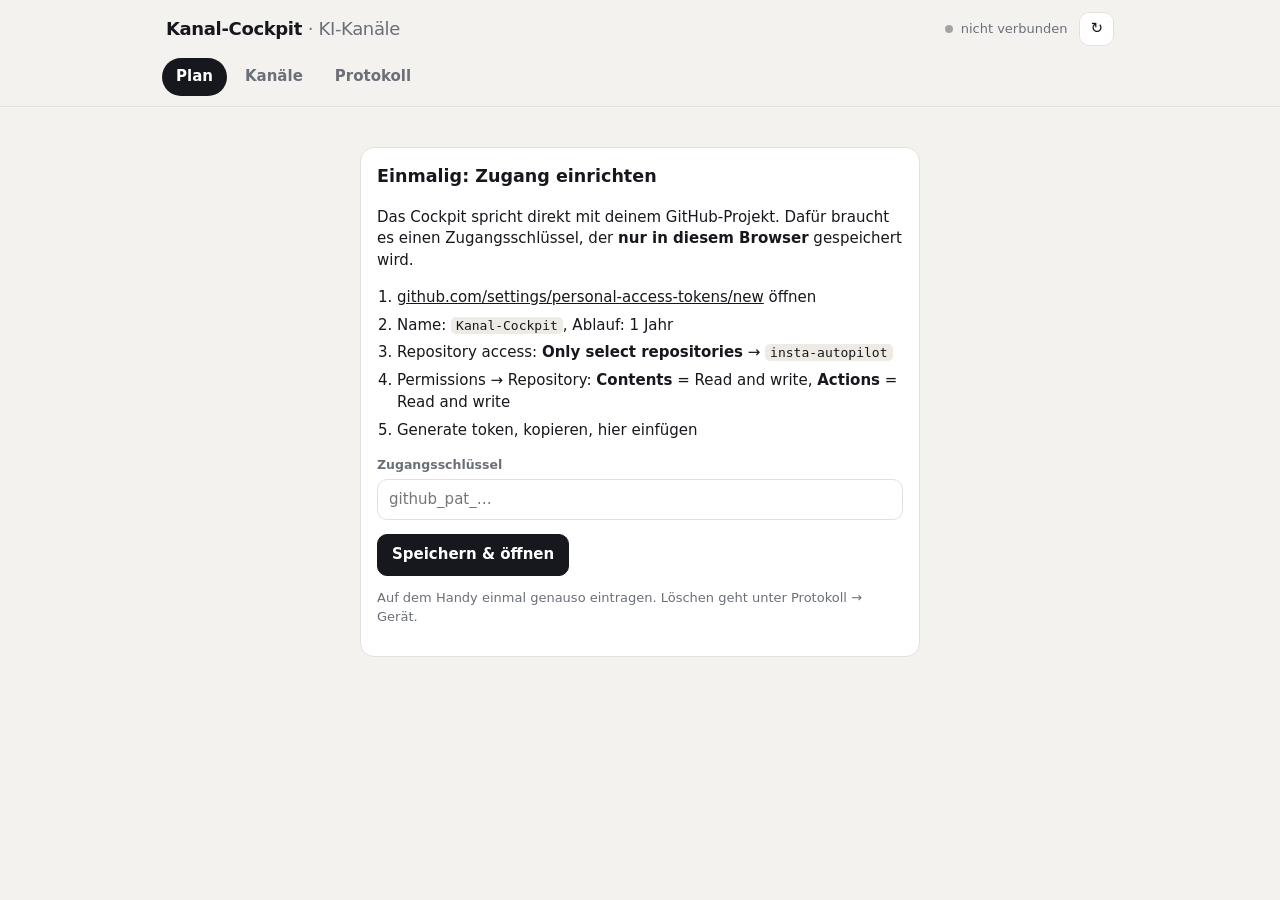
==== commit c71db04a: "Update index.html" ====
--- a/docs/cockpit/index.html
+++ b/docs/cockpit/index.html
@@ -307,7 +307,7 @@
 function render(){
   document.querySelectorAll(".tab").forEach(t=>t.classList.toggle("on", t.dataset.v===S.view));
   const app = $("#app");
-  if (!DEMO && !token()) { app.innerHTML = setupView(); bindSetup(); return; }
+  if (!DEMO && !token()) { app.innerHTML = setupView(); bindSetup(); $("#status").innerHTML = `<span class="dot"></span><span class="txt">nicht verbunden</span>`; return; }
   if (!S.loaded) { app.innerHTML = `<p class="muted" style="margin-top:30px"><span class="spin"></span> Lade Daten aus GitHub …</p>`; return; }
   app.innerHTML = S.view==="plan" ? planView() : S.view==="channels" ? channelsView() : logView();
   setStatus();
@@ -373,7 +373,7 @@
     <img class="thumb" loading="lazy" src="${esc((p.urls||[])[0]||"")}" alt="">
     <div class="pmain">
       <div class="ptop"><span class="cdot" style="background:${c._color}"></span>${esc(c.handle)} · ${fmt(new Date(p.scheduled),{hour:"2-digit",minute:"2-digit"})} ${badge(p)}</div>
-      <div class="ptitle">${esc(p.topic)}</div>
+      <div class="ptitle">${p.video?"🎬 ":""}${esc(p.topic)}</div>
       ${p.error?`<div class="small" style="color:var(--bad)">⚠️ ${esc(p.error)}</div>`:""}
     </div>${qa}</div>`;
 }
@@ -386,6 +386,7 @@
     const posts = Object.values(S.state.posts).filter(p=>p.channel===c.id);
     const pub = posts.filter(p=>p.status==="published").sort((a,b)=>(b.published||"").localeCompare(a.published||""));
     const dr = posts.filter(p=>p.status==="draft").length, ap = posts.filter(p=>p.status==="approved").length;
+    const isReel = c.format==="reel_aktien";
     const missing = [];
     if (!c.ig_user_id) missing.push("Instagram-ID fehlt");
     if (c._pruefen) missing.push(`${c._pruefen} Fakten noch ungeprüft`);
@@ -395,7 +396,7 @@
         <label class="switch" style="margin-left:auto"><input type="checkbox" data-field="active" ${c.active?"checked":""}> ${c.active?"Aktiv":"Pausiert"}</label></div>
       ${c.note?`<div class="infobox">${esc(c.note)}</div>`:""}
       <div class="stats"><span><b>${pub.length}</b> veröffentlicht</span><span><b>${ap}</b> freigegeben</span><span><b>${dr}</b> Entwürfe</span>
-        <span style="${left<6?"color:var(--bad)":""}"><b style="${left<6?"color:var(--bad)":""}">${left}</b> Themen übrig</span>
+        ${isReel?`<span>Reels: Claude wählt aus DAX &amp; S&amp;P 500</span>`:`<span style="${left<6?"color:var(--bad)":""}"><b style="${left<6?"color:var(--bad)":""}">${left}</b> Themen übrig</span>`}
         ${pub[0]?`<span>zuletzt ${rel(pub[0].published)}</span>`:""}</div>
       ${missing.length?`<div class="warnbox">Vor dem Aktivieren: ${missing.join(" · ")}</div>`:""}
       <div class="grid2">
@@ -407,8 +408,8 @@
       </div>
       <div class="actions">
         <button class="btn pri sm" data-save="${c.id}">Speichern</button>
-        <button class="btn sm" data-edit="topics" data-id="${c.id}">Themen (${left})</button>
-        <button class="btn sm" data-edit="facts" data-id="${c.id}">Fakten${c._pruefen?` ⚠️`:""}</button>
+        <button class="btn sm" data-edit="topics" data-id="${c.id}">${isReel?`Wunschliste (${left})`:`Themen (${left})`}</button>
+        ${isReel?"":`<button class="btn sm" data-edit="facts" data-id="${c.id}">Fakten${c._pruefen?` ⚠️`:""}</button>`}
         <button class="btn sm" data-edit="style" data-id="${c.id}">Stil</button>
         <button class="btn sm" data-act="plan" data-id="${c.id}">Vorproduzieren</button>
       </div>
@@ -464,7 +465,8 @@
   const editable = ["draft","approved"].includes(p.status) && !p._regen;
   const body = `
     <div class="ptop" style="margin-bottom:10px"><span class="cdot" style="background:${c._color}"></span>${esc(c.handle)} ${badge(p)}</div>
-    <div class="slides">${(p.urls||[]).map(u=>`<img src="${esc(u)}" loading="lazy" alt="">`).join("")}</div>
+    ${p.video_url ? `<div class="slides"><video controls playsinline preload="metadata" poster="${esc((p.urls||[])[0]||"")}" src="${esc(p.video_url)}" style="height:min(62vh,540px);aspect-ratio:9/16;border-radius:10px;background:#000"></video></div>`
+      : `<div class="slides">${(p.urls||[]).map(u=>`<img src="${esc(u)}" loading="lazy" alt="">`).join("")}</div>`}
     ${(p.check||[]).length?`<div class="checks"><b>Bitte prüfen</b><ul>${p.check.map(x=>`<li>${esc(x)}</li>`).join("")}</ul></div>`:""}
     <div class="grid2" style="margin-top:12px">
       <label class="f">Termin<input type="datetime-local" id="pSched" value="${p.scheduled?toLocalInput(p.scheduled):""}" ${editable?"":"disabled"}></label>
@@ -480,7 +482,7 @@
       <button class="btn danger" data-a="reject">Verwerfen</button>` : ""}
     </div>
     <div id="regenBox" style="display:none;margin-top:12px" class="card">
-      <label class="f">Anderes Thema (leer = gleiches Thema)<input type="text" id="rTopic" placeholder="${esc(p.topic)}"></label>
+      <label class="f">${p.video?"Wunsch für das neue Reel (leer = Claude wählt neu)":"Anderes Thema (leer = gleiches Thema)"}<input type="text" id="rTopic" placeholder="${p.video?"z. B. Duell: Coca-Cola vs. Pepsi":esc(p.topic)}"></label>
       <label class="f" style="margin-top:8px">Was soll anders werden? (optional)<input type="text" id="rHint" placeholder="z. B. kürzer, anderer Einstieg, mehr Beispiel"></label>
       <div class="actions"><button class="btn pri" data-a="regenGo">Neu schreiben lassen</button></div>
     </div>`;
@@ -520,7 +522,7 @@
         const ch = $("#plCh",ov).value, days = +$("#plDays",ov).value;
         const list = ch==="all" ? S.channels.filter(c=>c.active) : [chan(ch)];
         const parts = list.map(c=>{ const n = freeSlots(c, days); const cs=S.state.channels[c.id]||{}; const left=Math.max(0,c._topics.length-(cs.topic_index||0));
-          return `${esc(c.handle)}: ${n} freie Termine${left<n?` – <b style="color:var(--bad)">nur ${left} Themen übrig</b>`:""}`; });
+          return `${esc(c.handle)}: ${n} freie Termine${c.format!=="reel_aktien" && left<n?` – <b style="color:var(--bad)">nur ${left} Themen übrig</b>`:""}`; });
         $("#plInfo",ov).innerHTML = parts.join("<br>") || "Kein aktiver Kanal.";
       };
       $("#plCh",ov).onchange = info; $("#plDays",ov).onchange = info; info();
@@ -584,7 +586,7 @@
     <p class="small muted" style="margin-top:0">${hint}</p>
     <textarea class="code" id="edTxt">${esc(text)}</textarea>
     <div class="actions"><button class="btn pri" id="edSave">Speichern</button>
-    ${kind==="topics"?`<button class="btn" id="edSuggest">✨ 20 Themen vorschlagen lassen</button>`:""}</div>`, (ov, close)=>{
+    ${kind==="topics" && c.format!=="reel_aktien"?`<button class="btn" id="edSuggest">✨ 20 Themen vorschlagen lassen</button>`:""}</div>`, (ov, close)=>{
       $("#edSave",ov).onclick = async e=>{
         e.target.disabled=true;
         let out = $("#edTxt",ov).value.replace(/\s+$/,"")+"\n";
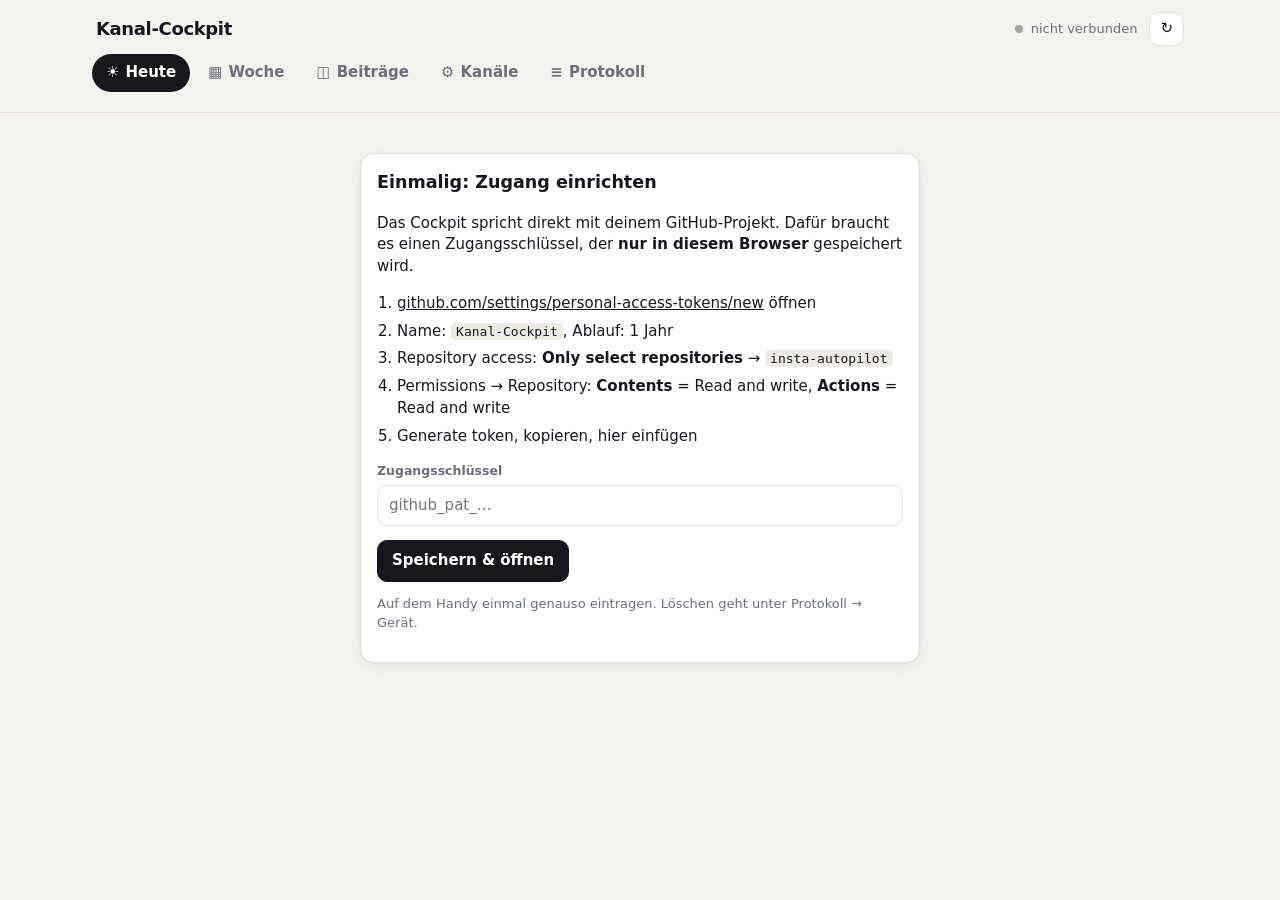
==== commit d2290d49: "Update index.html" ====
--- a/docs/cockpit/index.html
+++ b/docs/cockpit/index.html
@@ -10,76 +10,151 @@
 :root{
   --bg:#F4F2EE; --panel:#FFFFFF; --ink:#16181D; --muted:#6B6F78; --line:#E4E1DA; --soft:#EEEBE5;
   --draft:#B7791F; --draft-bg:#FDF3E1; --ok:#1F7A4D; --ok-bg:#E3F4EA; --bad:#B42318; --bad-bg:#FDE8E6;
-  --pub:#4B5563; --pub-bg:#ECEDEF; --accent:#16181D; --r:14px;
+  --pub:#4B5563; --pub-bg:#ECEDEF; --info:#2F6FCC; --info-bg:#E6F0FD; --r:14px;
+  --shadow:0 1px 2px rgba(20,20,30,.05),0 4px 14px rgba(20,20,30,.05);
   --font: ui-sans-serif, system-ui, -apple-system, "Segoe UI", Roboto, "Helvetica Neue", Arial, sans-serif;
 }
 *{box-sizing:border-box}
 html,body{margin:0;background:var(--bg);color:var(--ink);font:15px/1.45 var(--font);-webkit-font-smoothing:antialiased}
 button,input,select,textarea{font:inherit;color:inherit}
 a{color:inherit}
-.wrap{max-width:980px;margin:0 auto;padding:0 16px 110px}
+.wrap{max-width:1120px;margin:0 auto;padding:0 16px 120px}
 header{position:sticky;top:0;z-index:20;background:color-mix(in srgb,var(--bg) 92%,transparent);backdrop-filter:blur(8px);border-bottom:1px solid var(--line)}
-.hbar{max-width:980px;margin:0 auto;padding:12px 16px;display:flex;align-items:center;gap:12px}
+.hbar{max-width:1120px;margin:0 auto;padding:12px 16px 8px;display:flex;align-items:center;gap:12px}
 .logo{font-weight:750;letter-spacing:-.02em;font-size:18px;white-space:nowrap}
 .logo span{color:var(--muted);font-weight:500}
 .status{margin-left:auto;display:flex;align-items:center;gap:8px;font-size:13px;color:var(--muted);min-width:0}
 .status .txt{white-space:nowrap;overflow:hidden;text-overflow:ellipsis}
 .dot{width:8px;height:8px;border-radius:50%;background:#A3A3A3;flex:none}
-.dot.run{background:#2F80ED;animation:pulse 1.2s infinite}
+.dot.run{background:var(--info);animation:pulse 1.2s infinite}
 .dot.ok{background:var(--ok)} .dot.err{background:var(--bad)}
 @keyframes pulse{50%{opacity:.3}}
 .iconbtn{border:1px solid var(--line);background:var(--panel);border-radius:10px;height:34px;min-width:34px;padding:0 10px;cursor:pointer}
-.tabs{display:flex;gap:4px;max-width:980px;margin:0 auto;padding:0 12px 10px}
-.tab{border:0;background:transparent;padding:8px 14px;border-radius:999px;cursor:pointer;color:var(--muted);font-weight:600}
+.navrow{max-width:1120px;margin:0 auto;padding:0 12px 10px;display:flex;gap:10px;align-items:center}
+.tabs{display:flex;gap:4px}
+.tab{border:0;background:transparent;padding:8px 14px;border-radius:999px;cursor:pointer;color:var(--muted);font-weight:650;display:flex;align-items:center;gap:6px;white-space:nowrap}
+.tab .ic{font-size:15px}
 .tab.on{background:var(--ink);color:#fff}
-@media (max-width:640px){
+.tab .cnt{background:var(--draft);color:#fff;border-radius:999px;font-size:11px;padding:0 6px;line-height:17px;font-weight:700}
+.chanbar{max-width:1120px;margin:0 auto;padding:0 16px 10px;display:flex;gap:6px;overflow-x:auto;scrollbar-width:none}
+.chanbar::-webkit-scrollbar{display:none}
+@media (max-width:700px){
   header{backdrop-filter:none;background:var(--bg)}
-  .tabs{position:fixed;bottom:0;left:0;right:0;background:var(--panel);border-top:1px solid var(--line);padding:8px 8px calc(8px + env(safe-area-inset-bottom));justify-content:space-around;z-index:30}
-  .tab{flex:1}
-}
-h2{font-size:13px;text-transform:uppercase;letter-spacing:.08em;color:var(--muted);margin:26px 0 10px;font-weight:700}
+  .tabs{position:fixed;bottom:0;left:0;right:0;background:var(--panel);border-top:1px solid var(--line);padding:6px 4px calc(6px + env(safe-area-inset-bottom));justify-content:space-around;z-index:30}
+  .tab{flex:1;flex-direction:column;gap:1px;padding:6px 2px;font-size:11px;border-radius:12px;position:relative}
+  .tab .ic{font-size:19px}
+  .tab .cnt{position:absolute;top:2px;right:calc(50% - 22px)}
+  .navrow{padding:0}
+}
+h2{font-size:13px;text-transform:uppercase;letter-spacing:.08em;color:var(--muted);margin:28px 0 10px;font-weight:700;display:flex;align-items:center;gap:8px}
+h2 .more{margin-left:auto;text-transform:none;letter-spacing:0;font-weight:600;font-size:13px;color:var(--ink);background:none;border:0;cursor:pointer}
 .row{display:flex;gap:10px;align-items:center;flex-wrap:wrap}
-.btn{border:1px solid var(--line);background:var(--panel);padding:9px 14px;border-radius:10px;cursor:pointer;font-weight:600;display:inline-flex;align-items:center;gap:6px}
+.btn{border:1px solid var(--line);background:var(--panel);padding:9px 14px;border-radius:10px;cursor:pointer;font-weight:600;display:inline-flex;align-items:center;gap:6px;white-space:nowrap}
 .btn:hover{border-color:#cfcac0}
 .btn.pri{background:var(--ink);border-color:var(--ink);color:#fff}
 .btn.ok{background:var(--ok);border-color:var(--ok);color:#fff}
 .btn.danger{color:var(--bad)}
 .btn.sm{padding:6px 10px;font-size:13px;border-radius:9px}
 .btn:disabled{opacity:.45;cursor:default}
-.chips{display:flex;gap:6px;flex-wrap:wrap}
-.chip{border:1px solid var(--line);background:var(--panel);border-radius:999px;padding:6px 12px;cursor:pointer;font-size:13px;font-weight:600;display:inline-flex;align-items:center;gap:6px}
+.chip{border:1px solid var(--line);background:var(--panel);border-radius:999px;padding:6px 12px;cursor:pointer;font-size:13px;font-weight:650;display:inline-flex;align-items:center;gap:6px;white-space:nowrap;flex:none}
 .chip.on{background:var(--ink);color:#fff;border-color:var(--ink)}
-.cdot{width:9px;height:9px;border-radius:50%;flex:none}
-.kpis{display:grid;grid-template-columns:repeat(4,1fr);gap:10px;margin-top:16px}
-@media (max-width:640px){.kpis{grid-template-columns:repeat(2,1fr)}}
-.kpi{background:var(--panel);border:1px solid var(--line);border-radius:var(--r);padding:12px 14px}
-.kpi b{display:block;font-size:24px;letter-spacing:-.02em;line-height:1.1}
-.kpi small{color:var(--muted);font-size:12.5px}
-.kpi.warn b{color:var(--draft)}
-.day{margin-top:18px}
-.dayh{display:flex;align-items:baseline;gap:8px;margin:0 2px 8px}
-.dayh b{font-size:15px}
-.dayh span{color:var(--muted);font-size:13px}
-.dayh.today b::after{content:"Heute";margin-left:8px;font-size:11px;background:var(--ink);color:#fff;padding:2px 7px;border-radius:999px;vertical-align:2px}
-.post{display:flex;gap:12px;align-items:center;background:var(--panel);border:1px solid var(--line);border-radius:var(--r);padding:10px;margin-bottom:8px;cursor:pointer}
-.post:hover{border-color:#d6d1c6}
-.thumb{width:56px;height:70px;border-radius:8px;object-fit:cover;background:var(--soft);flex:none}
-.pmain{min-width:0;flex:1}
-.ptop{display:flex;gap:8px;align-items:center;font-size:12.5px;color:var(--muted);flex-wrap:wrap}
-.ptitle{font-weight:650;margin-top:2px;overflow:hidden;text-overflow:ellipsis;display:-webkit-box;-webkit-line-clamp:2;-webkit-box-orient:vertical}
+.cdot{width:9px;height:9px;border-radius:50%;flex:none;display:inline-block}
+.muted{color:var(--muted)} .small{font-size:13px}
+.empty{background:var(--panel);border:1px dashed #d4cfc5;border-radius:var(--r);padding:22px;text-align:center;color:var(--muted)}
+.card{background:var(--panel);border:1px solid var(--line);border-radius:var(--r);padding:16px;margin-bottom:12px;box-shadow:var(--shadow)}
 .badge{font-size:11.5px;font-weight:700;padding:2px 8px;border-radius:999px;white-space:nowrap}
 .b-draft{background:var(--draft-bg);color:var(--draft)} .b-approved{background:var(--ok-bg);color:var(--ok)}
 .b-published{background:var(--pub-bg);color:var(--pub)} .b-rejected{background:var(--bad-bg);color:var(--bad)}
-.b-pend{background:#E6F0FD;color:#2F6FCC} .b-late{background:var(--bad-bg);color:var(--bad)}
-.qa{display:flex;gap:6px;flex:none}
-.qa .btn{width:38px;height:38px;justify-content:center;padding:0;font-size:16px}
-.post.done{opacity:.62}
-.empty{background:var(--panel);border:1px dashed #d4cfc5;border-radius:var(--r);padding:22px;text-align:center;color:var(--muted)}
-.card{background:var(--panel);border:1px solid var(--line);border-radius:var(--r);padding:16px;margin-bottom:12px}
+.b-pend{background:var(--info-bg);color:var(--info)} .b-late{background:var(--bad-bg);color:var(--bad)}
+
+/* ---------- Heute */
+.hello{font-size:26px;letter-spacing:-.02em;margin:22px 0 2px;font-weight:750}
+.sub{color:var(--muted);margin:0 0 6px}
+.tasks{display:flex;flex-direction:column;gap:8px;margin-top:14px}
+.task{display:flex;gap:12px;align-items:center;background:var(--panel);border:1px solid var(--line);border-radius:var(--r);padding:12px 14px;box-shadow:var(--shadow)}
+.task .ti{width:38px;height:38px;border-radius:11px;display:grid;place-items:center;font-size:18px;flex:none}
+.task.t-draft .ti{background:var(--draft-bg)} .task.t-bad .ti{background:var(--bad-bg)} .task.t-info .ti{background:var(--info-bg)}
+.task .tm{flex:1;min-width:0}
+.task .tt{font-weight:700}
+.task .ts{color:var(--muted);font-size:13px;overflow:hidden;text-overflow:ellipsis}
+.alldone{display:flex;gap:14px;align-items:center;background:var(--ok-bg);border-radius:var(--r);padding:16px 18px;margin-top:14px;color:#14532D}
+.alldone b{font-size:17px}
+.alldone .big{font-size:30px}
+.strip{display:flex;gap:10px;overflow-x:auto;padding-bottom:6px;scroll-snap-type:x proximity}
+.strip .tile{width:150px;flex:none;scroll-snap-align:start}
+.amp{display:grid;grid-template-columns:repeat(auto-fill,minmax(250px,1fr));gap:10px}
+.ampc{background:var(--panel);border:1px solid var(--line);border-radius:var(--r);padding:12px 14px;cursor:pointer;box-shadow:var(--shadow);display:flex;flex-direction:column;gap:8px}
+.ampc:hover{border-color:#d6d1c6}
+.amph{display:flex;align-items:center;gap:8px;font-weight:700}
+.amph .lt{margin-left:auto;font-size:12px;font-weight:650;white-space:nowrap}
+.amph .light{width:10px;height:10px;border-radius:50%;flex:none}
+.ampl{display:grid;grid-template-columns:1fr 1fr;gap:4px 10px;font-size:13px;color:var(--muted)}
+.ampl b{color:var(--ink)}
+.ampl .warn{color:var(--bad)}
+
+/* ---------- Kacheln (Vorschau) */
+.grid{display:grid;grid-template-columns:repeat(auto-fill,minmax(150px,1fr));gap:10px}
+@media (max-width:520px){.grid{grid-template-columns:repeat(3,1fr);gap:4px}.grid .tile .tb{display:none}.grid .tile{border-radius:6px}}
+.tile{position:relative;border-radius:12px;overflow:hidden;background:var(--soft);cursor:pointer;aspect-ratio:4/5;box-shadow:var(--shadow)}
+.tile img{width:100%;height:100%;object-fit:cover;display:block}
+.tile .noimg{position:absolute;inset:0;display:grid;place-items:center;color:var(--muted);font-size:12px;padding:10px;text-align:center}
+.tile .tt{position:absolute;top:6px;left:6px;right:6px;display:flex;gap:4px;align-items:center;flex-wrap:wrap}
+.tile .tt .cdot{box-shadow:0 0 0 2px #fff}
+.tile .vid{position:absolute;top:6px;right:8px;color:#fff;font-size:14px;text-shadow:0 1px 3px rgba(0,0,0,.6)}
+.tile .tb{position:absolute;left:0;right:0;bottom:0;padding:22px 8px 7px;background:linear-gradient(transparent,rgba(0,0,0,.72));color:#fff;font-size:12px;line-height:1.3}
+.tile .tb b{display:block;font-size:12.5px;overflow:hidden;text-overflow:ellipsis;white-space:nowrap}
+.tile .stat{display:flex;gap:8px;margin-top:2px;opacity:.92}
+.tile.s-draft{outline:3px solid var(--draft);outline-offset:-3px}
+.tile.s-late{outline:3px solid var(--bad);outline-offset:-3px}
+.tile.s-approved{outline:3px solid var(--ok);outline-offset:-3px}
+.tile.dim{opacity:.55}
+
+/* ---------- Kanalkopf */
+.chhead{display:flex;gap:14px;align-items:center;margin-top:20px;flex-wrap:wrap}
+.avatar{width:58px;height:58px;border-radius:50%;display:grid;place-items:center;color:#fff;font-weight:800;font-size:22px;flex:none}
+.chhead h1{margin:0;font-size:22px;letter-spacing:-.02em}
+.chstats{display:flex;gap:22px;flex-wrap:wrap;margin-top:12px}
+.chstats div{display:flex;flex-direction:column}
+.chstats b{font-size:20px;letter-spacing:-.02em;line-height:1.1}
+.chstats small{color:var(--muted);font-size:12.5px}
+.seg{display:inline-flex;background:var(--soft);border-radius:999px;padding:3px;gap:2px;margin-top:18px}
+.seg button{border:0;background:transparent;border-radius:999px;padding:7px 14px;font-weight:650;cursor:pointer;color:var(--muted)}
+.seg button.on{background:var(--panel);color:var(--ink);box-shadow:var(--shadow)}
+
+/* ---------- Woche */
+.weekbar{display:flex;align-items:center;gap:8px;margin-top:18px;flex-wrap:wrap}
+.weekbar b{font-size:17px;margin-right:auto}
+.week{display:grid;grid-template-columns:repeat(7,minmax(0,1fr));gap:8px;margin-top:12px}
+.wday{background:var(--panel);border:1px solid var(--line);border-radius:var(--r);padding:8px;min-height:180px;display:flex;flex-direction:column;gap:6px}
+.wday.today{border-color:var(--ink);box-shadow:0 0 0 1px var(--ink)}
+.wday.past{background:#FAF9F6}
+.wdh{display:flex;align-items:baseline;gap:6px;font-size:13px}
+.wdh b{font-size:14px}
+.wdh span{color:var(--muted)}
+.wcard{display:flex;gap:7px;align-items:center;border-radius:10px;padding:5px;cursor:pointer;border-left:4px solid var(--line);background:#FBFAF8}
+.wcard:hover{background:var(--soft)}
+.wcard img{width:34px;height:42px;object-fit:cover;border-radius:6px;background:var(--soft);flex:none}
+.wcard{overflow:hidden}
+.wcard .wm{min-width:0;flex:1;font-size:12px;line-height:1.3}
+.wcard .wm b,.wcard .wm div{display:block;overflow:hidden;text-overflow:ellipsis;white-space:nowrap}
+.wcard .wm b{font-size:12.5px}
+.wcard .wm div{color:var(--muted)}
+.wcard.st-draft{border-left-color:var(--draft)} .wcard.st-approved{border-left-color:var(--ok)}
+.wcard.st-published{border-left-color:#A3A3A3;opacity:.75} .wcard.st-late{border-left-color:var(--bad)}
+.wfree{border:1.5px dashed #d4cfc5;border-radius:10px;padding:6px;font-size:12px;color:var(--muted);cursor:pointer;display:flex;align-items:center;gap:6px;overflow:hidden;white-space:nowrap;text-overflow:ellipsis}
+.wfree:hover{border-color:var(--ink);color:var(--ink)}
+.legend{display:flex;gap:14px;flex-wrap:wrap;font-size:12.5px;color:var(--muted);margin-top:10px}
+.legend i{display:inline-block;width:10px;height:10px;border-radius:3px;margin-right:5px;vertical-align:-1px}
+@media (max-width:860px){
+  .week{grid-template-columns:1fr}
+  .wday{min-height:0;flex-direction:row;flex-wrap:wrap;align-items:center}
+  .wdh{width:100%}
+  .wcard,.wfree{flex:1 1 220px}
+}
+
+/* ---------- Formulare & Karten (Kanäle) */
 .chead{display:flex;gap:10px;align-items:center;flex-wrap:wrap}
 .chead h3{margin:0;font-size:17px;letter-spacing:-.01em}
-.muted{color:var(--muted)}
-.small{font-size:13px}
 .grid2{display:grid;grid-template-columns:1fr 1fr;gap:10px 14px}
 @media (max-width:640px){.grid2{grid-template-columns:1fr}}
 label.f{display:flex;flex-direction:column;gap:4px;font-size:12.5px;color:var(--muted);font-weight:600}
@@ -87,7 +162,7 @@
   border:1px solid var(--line);background:#fff;border-radius:10px;padding:9px 11px;width:100%;color:var(--ink);font-weight:400;font-size:15px}
 textarea{min-height:110px;resize:vertical;line-height:1.45}
 textarea.code{font:13px/1.5 ui-monospace,SFMono-Regular,Menlo,Consolas,monospace;min-height:280px}
-.daysel{display:flex;gap:4px}
+.daysel{display:flex;gap:4px;flex-wrap:wrap}
 .daysel button{width:36px;height:34px;border-radius:9px;border:1px solid var(--line);background:#fff;cursor:pointer;font-size:12.5px;font-weight:700}
 .daysel button.on{background:var(--ink);color:#fff;border-color:var(--ink)}
 .switch{display:inline-flex;align-items:center;gap:8px;cursor:pointer;font-weight:600}
@@ -98,7 +173,8 @@
 .stats b{color:var(--ink)}
 .warnbox{background:var(--draft-bg);color:#7A4E0E;border-radius:10px;padding:10px 12px;font-size:13.5px;margin:10px 0}
 .infobox{background:#EEF2F7;color:#33445C;border-radius:10px;padding:10px 12px;font-size:13.5px;margin:10px 0}
-/* Overlay */
+
+/* ---------- Overlays */
 .ov{position:fixed;inset:0;background:rgba(18,18,22,.45);z-index:50;display:flex;align-items:flex-end;justify-content:center}
 @media (min-width:760px){.ov{align-items:center}}
 .sheet{background:var(--bg);width:100%;max-width:760px;max-height:94vh;overflow:auto;border-radius:18px 18px 0 0;padding:16px 16px calc(18px + env(safe-area-inset-bottom))}
@@ -110,7 +186,41 @@
 .checks{background:var(--draft-bg);border-radius:10px;padding:8px 12px;margin:10px 0;font-size:13.5px;color:#7A4E0E}
 .checks ul{margin:4px 0 0;padding-left:18px}
 .actions{display:flex;gap:8px;flex-wrap:wrap;margin-top:14px}
-.toast{position:fixed;left:50%;bottom:90px;transform:translateX(-50%);background:var(--ink);color:#fff;padding:10px 16px;border-radius:12px;z-index:80;font-size:14px;box-shadow:0 8px 24px rgba(0,0,0,.18);max-width:90vw}
+.pstats{display:flex;gap:16px;flex-wrap:wrap;background:var(--panel);border:1px solid var(--line);border-radius:12px;padding:10px 14px;margin-top:10px;font-size:13px;color:var(--muted)}
+.pstats b{color:var(--ink);font-size:16px;display:block}
+
+/* Stapel-Freigabe */
+.stack{position:fixed;inset:0;z-index:60;background:#121318;color:#fff;display:flex;flex-direction:column}
+.stk-top{display:flex;align-items:center;gap:12px;padding:12px 16px}
+.stk-top .prog{flex:1;height:4px;background:#2A2C33;border-radius:9px;overflow:hidden}
+.stk-top .prog i{display:block;height:100%;background:#fff;border-radius:9px;transition:width .25s}
+.stk-top button{background:#23252C;border:0;color:#fff;border-radius:10px;height:34px;min-width:34px;cursor:pointer}
+.stk-body{flex:1;overflow:auto;display:grid;grid-template-columns:minmax(0,1fr) minmax(0,420px);gap:20px;padding:4px 20px 20px;max-width:1100px;width:100%;margin:0 auto}
+@media (max-width:860px){.stk-body{grid-template-columns:1fr;padding:4px 12px 12px;gap:12px}}
+.stk-media{display:flex;justify-content:center;align-items:flex-start;min-width:0}
+.stk-info{min-width:0}
+.stk-info h3{overflow-wrap:anywhere}
+.stk-media video{max-height:calc(100vh - 190px);max-width:100%;aspect-ratio:9/16;border-radius:14px;background:#000}
+.stk-media .slides{max-width:100%}
+.stk-media .slides img{height:min(calc(100vh - 210px),560px)}
+@media (max-width:860px){.stk-media video{max-height:58vh}.stk-media .slides img{height:52vh}}
+@media (max-width:560px){.stk-bar{flex-wrap:nowrap;gap:6px;padding-left:8px;padding-right:8px}.stk-bar button{padding:12px 10px;font-size:14px}.stk-bar .kbd{display:none}.sb-yes{min-width:0;flex:1}.stk-media .slides img{height:46vh}.stk-media video{max-height:50vh}}
+.stk-info .meta{display:flex;gap:8px;align-items:center;flex-wrap:wrap;color:#B9BBC3;font-size:13px}
+.stk-info h3{margin:8px 0 10px;font-size:20px;letter-spacing:-.01em;line-height:1.25}
+.stk-info .cap{white-space:pre-wrap;background:#1C1E24;border-radius:12px;padding:12px;font-size:14px;line-height:1.5;color:#DADCE2;max-height:34vh;overflow:auto}
+.stk-info .checks{background:#3A2D12;color:#F5D9A0}
+.stk-bar{display:flex;gap:8px;justify-content:center;padding:12px 16px calc(14px + env(safe-area-inset-bottom));background:#17181D;border-top:1px solid #23252C;flex-wrap:wrap}
+.stk-bar button{border:0;border-radius:14px;padding:13px 18px;font-weight:750;font-size:15px;cursor:pointer;display:flex;align-items:center;gap:7px}
+.sb-no{background:#3A1E1C;color:#FFB4A9} .sb-re{background:#23252C;color:#fff} .sb-skip{background:#23252C;color:#B9BBC3}
+.sb-yes{background:#22A060;color:#fff;min-width:170px;justify-content:center}
+.stk-bar button:disabled{opacity:.5}
+.stk-regen{display:none;gap:8px;margin-top:12px}
+.stk-regen input{background:#1C1E24;border:1px solid #2E3038;color:#fff}
+.stk-done{flex:1;display:grid;place-items:center;text-align:center;padding:30px}
+.stk-done .big{font-size:56px}
+.kbd{font-size:11px;opacity:.55;font-weight:600}
+
+.toast{position:fixed;left:50%;bottom:96px;transform:translateX(-50%);background:var(--ink);color:#fff;padding:10px 16px;border-radius:12px;z-index:80;font-size:14px;box-shadow:0 8px 24px rgba(0,0,0,.18);max-width:90vw}
 .log{background:var(--panel);border:1px solid var(--line);border-radius:var(--r)}
 .log div{padding:9px 14px;border-bottom:1px solid var(--soft);font-size:14px;display:flex;gap:12px}
 .log div:last-child{border:0}
@@ -125,15 +235,20 @@
 <body>
 <header>
   <div class="hbar">
-    <div class="logo">Kanal-Cockpit <span>· KI-Kanäle</span></div>
+    <div class="logo">Kanal-Cockpit</div>
     <div class="status" id="status"><span class="dot"></span><span class="txt">lädt …</span></div>
     <button class="iconbtn" id="reload" title="Aktualisieren">↻</button>
   </div>
-  <nav class="tabs" id="tabs">
-    <button class="tab on" data-v="plan">Plan</button>
-    <button class="tab" data-v="channels">Kanäle</button>
-    <button class="tab" data-v="log">Protokoll</button>
-  </nav>
+  <div class="navrow">
+    <nav class="tabs" id="tabs">
+      <button class="tab on" data-v="today"><span class="ic">☀︎</span><span>Heute</span></button>
+      <button class="tab" data-v="week"><span class="ic">▦</span><span>Woche</span></button>
+      <button class="tab" data-v="posts"><span class="ic">◫</span><span>Beiträge</span></button>
+      <button class="tab" data-v="channels"><span class="ic">⚙︎</span><span>Kanäle</span></button>
+      <button class="tab" data-v="log"><span class="ic">≡</span><span>Protokoll</span></button>
+    </nav>
+  </div>
+  <div class="chanbar" id="chanbar"></div>
 </header>
 <div class="wrap" id="app"></div>
 
@@ -148,7 +263,9 @@
 const PALETTE = ["#E0A100","#2F6FCC","#C2410C","#0F766E","#7C3AED","#BE185D","#4D7C0F","#334155"];
 const DEMO = new URLSearchParams(location.search).has("demo");
 
-const S = { view:"plan", filter:"all", showDone:false, channels:[], state:{posts:{},channels:{},log:[]}, inbox:[], runs:[], loaded:false };
+const S = { view:"today", filter:"all", weekOffset:0, showAllPub:false, showRej:false,
+            channels:[], state:{posts:{},channels:{},log:[]}, inbox:[], runs:[], loaded:false };
+try{ const v = localStorage.getItem("ck_view"); if (v) S.view = v; const f = localStorage.getItem("ck_filter"); if (f) S.filter = f; }catch{}
 const $ = (s,el=document)=>el.querySelector(s);
 const esc = s => String(s??"").replace(/[&<>"']/g,c=>({"&":"&amp;","<":"&lt;",">":"&gt;",'"':"&quot;","'":"&#39;"}[c]));
 
@@ -168,9 +285,14 @@
   if (r.status===204) return {};
   return r.json();
 }
-async function readFile(path){           // -> {text, sha} oder null
+async function readFile(path){
   const j = await gh(`/repos/${REPO}/contents/${path}?ref=${BRANCH}&t=${Date.now()}`);
   if (!j || Array.isArray(j)) return null;
+  if (!j.content && j.download_url && !DEMO){        // Dateien > 1 MB (z. B. state.json) liefert die API ohne Inhalt
+    const r = await fetch("https://api.github.com"+`/repos/${REPO}/contents/${path}?ref=${BRANCH}&t=${Date.now()}`,
+      {cache:"no-store", headers:{"Authorization":"Bearer "+token(),"Accept":"application/vnd.github.raw"}});
+    return {text: await r.text(), sha:j.sha};
+  }
   return {text: b64dec(j.content||""), sha:j.sha};
 }
 async function listDir(path){
@@ -182,21 +304,21 @@
     body: JSON.stringify({message, content:b64enc(text), branch:BRANCH, ...(sha?{sha}:{})})});
 }
 let dispatchTimer=null;
-function kickAutopilot(){            // mehrere Klicks -> ein Start
+function kickAutopilot(now=false){
   clearTimeout(dispatchTimer);
   dispatchTimer = setTimeout(async ()=>{
     try{ await gh(`/repos/${REPO}/actions/workflows/${WORKFLOW}/dispatches`,{method:"POST",headers:{"Content-Type":"application/json"},body:JSON.stringify({ref:BRANCH})}); }
     catch(e){ toast("Start fehlgeschlagen: "+e.message); }
     setTimeout(loadRuns, 4000);
-  }, 1500);
-}
-async function sendJob(job){
+  }, now?0:1500);
+}
+async function sendJob(job, {quiet=false}={}){
   const name = `${Date.now()}-${Math.random().toString(36).slice(2,7)}.json`;
   job.at = new Date().toISOString();
   await writeFile(`data/inbox/${name}`, JSON.stringify(job, null, 1), null, `cockpit: ${job.action}`);
   S.inbox.push({name, job});
   kickAutopilot();
-  render();
+  if (!quiet) render();
 }
 
 /* ------------------------------------------------------------ Demo-Modus (lokaler Test ohne GitHub) */
@@ -207,9 +329,7 @@
   if (!m) return null;
   const p = m[1];
   if (opts.method==="PUT"){ DEMO_FILES[p]=JSON.parse(opts.body); console.log("PUT",p,b64dec(DEMO_FILES[p].content)); return {content:{sha:"x"}}; }
-  if (p.endsWith("/") || !p.includes(".")) {
-    const r = await fetch("demo/"+p+"/_dir.json"); return r.ok ? r.json() : [];
-  }
+  if (p.endsWith("/") || !p.includes(".")) { const r = await fetch("demo/"+p+"/_dir.json"); return r.ok ? r.json() : []; }
   const r = await fetch("demo/"+p); if(!r.ok) return null;
   return {content: b64enc(await r.text()), sha:"demo"};
 }
@@ -221,7 +341,7 @@
   S.state = stateF ? JSON.parse(stateF.text) : {posts:{},channels:{}};
   S.state.posts ||= {}; S.state.channels ||= {}; S.state.log ||= [];
   const dirs = chDir.filter(d=>d.type==="dir").map(d=>d.name);
-  S.channels = (await Promise.all(dirs.map(async (id,i)=>{
+  S.channels = (await Promise.all(dirs.map(async id=>{
     const [st, topics, facts] = await Promise.all([readFile(`channels/${id}/settings.json`), readFile(`channels/${id}/topics.txt`), readFile(`channels/${id}/facts.md`)]);
     if (!st) return null;
     const s = JSON.parse(st.text);
@@ -230,6 +350,7 @@
             _pruefen:((facts?.text||"").match(/\[PRÜFEN\]/g)||[]).length};
   }))).filter(Boolean);
   S.channels.forEach((c,i)=>c._color = c.color || PALETTE[i % PALETTE.length]);
+  if (S.filter!=="all" && !S.channels.some(c=>c.id===S.filter)) S.filter="all";
   const files = inboxDir.filter(f=>f.name.endsWith(".json"));
   S.inbox = (await Promise.all(files.map(async f=>{ const r = await readFile(`data/inbox/${f.name}`); try{return {name:f.name, job:JSON.parse(r.text)}}catch{return null} }))).filter(Boolean);
   S.loaded = true;
@@ -237,11 +358,10 @@
   loadRuns();
 }
 async function loadRuns(){
-  try{
-    const j = await gh(`/repos/${REPO}/actions/workflows/${WORKFLOW}/runs?per_page=6`);
-    S.runs = j?.workflow_runs || [];
-  }catch(e){ S.runs=[]; }
+  try{ const j = await gh(`/repos/${REPO}/actions/workflows/${WORKFLOW}/runs?per_page=6`); S.runs = j?.workflow_runs || []; }
+  catch(e){ S.runs=[]; }
   setStatus();
+  if (S.view==="today" && S.loaded && !document.querySelector(".ov,.stack")) render();
   const busy = S.runs.some(r=>r.status!=="completed");
   clearTimeout(loadRuns._t);
   if (busy || S.inbox.length) loadRuns._t = setTimeout(async()=>{ const was=S.runs[0]?.status; await loadRuns(); if (was!=="completed" && S.runs[0]?.status==="completed") loadAll(); }, 12000);
@@ -261,26 +381,37 @@
 
 /* ------------------------------------------------------------ Zeit */
 const fmt = (d,o)=>new Intl.DateTimeFormat("de-DE",{timeZone:TZ,...o}).format(d);
-const dayKey = d => fmt(d,{year:"numeric",month:"2-digit",day:"2-digit"});
+const dayKey = d => toLocalInput(d instanceof Date ? d.toISOString() : d).slice(0,10);   // "2026-11-23" in Berlin
 function rel(iso){
   const m = Math.round((Date.now()-new Date(iso))/60000);
   if (m<1) return "gerade eben"; if (m<60) return `vor ${m} Min.`;
-  const h = Math.round(m/60); if (h<24) return `vor ${h} Std.`; return `am ${fmt(new Date(iso),{day:"2-digit",month:"2-digit"})}`;
+  const h = Math.round(m/60); if (h<24) return `vor ${h} Std.`;
+  const d = Math.round(h/24); if (d<7) return `vor ${d} Tag${d>1?"en":""}`;
+  return `am ${fmt(new Date(iso),{day:"2-digit",month:"2-digit"})}`;
+}
+function when(iso){                     // "heute 18:30", "morgen 19:00", "Do 26.11., 18:30"
+  const d = new Date(iso), k = dayKey(d), t = fmt(d,{hour:"2-digit",minute:"2-digit"});
+  const today = dayKey(new Date()), tom = dayKey(new Date(Date.now()+864e5)), yest = dayKey(new Date(Date.now()-864e5));
+  if (k===today) return `heute ${t}`; if (k===tom) return `morgen ${t}`; if (k===yest) return `gestern ${t}`;
+  return `${fmt(d,{weekday:"short",day:"2-digit",month:"2-digit"})}, ${t}`;
 }
 function toLocalInput(iso){
   const d = new Date(iso);
   const p = Object.fromEntries(new Intl.DateTimeFormat("en-CA",{timeZone:TZ,year:"numeric",month:"2-digit",day:"2-digit",hour:"2-digit",minute:"2-digit",hourCycle:"h23"}).formatToParts(d).map(x=>[x.type,x.value]));
   return `${p.year}-${p.month}-${p.day}T${p.hour}:${p.minute}`;
 }
-function fromLocalInput(v){           // "2026-11-23T18:00" (Berlin) -> ISO mit Offset
+function fromLocalInput(v){
   for (const off of ["+01:00","+02:00"]) { const iso = `${v}:00${off}`; if (toLocalInput(iso)===v) return iso; }
   return `${v}:00+01:00`;
 }
+function addDays(ymd, n){ const d = new Date(ymd+"T12:00:00Z"); d.setUTCDate(d.getUTCDate()+n); return d.toISOString().slice(0,10); }
+const wdOf = ymd => DAYS[(new Date(ymd+"T12:00:00Z").getUTCDay()+6)%7];
 
 /* ------------------------------------------------------------ Hilfen */
-const chan = id => S.channels.find(c=>c.id===id) || {id, handle:id, _color:"#999"};
+const chan = id => S.channels.find(c=>c.id===id) || {id, handle:id, _color:"#999", _topics:[]};
+const inFilter = p => S.filter==="all" || p.channel===S.filter;
 function pendingFor(pid){ return S.inbox.filter(i=>i.job.post_id===pid).map(i=>i.job); }
-function viewPost(pid){             // Post inkl. noch nicht übernommener Cockpit-Entscheidungen
+function viewPost(pid){
   const p = {...S.state.posts[pid], id:pid};
   const pend = pendingFor(pid);
   for (const j of pend){
@@ -292,101 +423,254 @@
     if (j.action==="regenerate") p._regen=true;
   }
   p._pending = pend.length>0;
+  p._late = p.status==="draft" && p.scheduled && new Date(p.scheduled) < Date.now();
   return p;
 }
+function allPosts(){ return Object.keys(S.state.posts).map(viewPost).filter(p=>p.status!=="replaced"); }
+const cover = p => p.thumb && p.pruned ? p.thumb : ((p.urls||[])[0] || p.thumb || "");
+function topicsLeft(c){ const cs = S.state.channels[c.id] || {}; return Math.max(0, (c._topics||[]).length - (cs.topic_index||0)); }
+const isReel = c => c.format==="reel_aktien";
 function toast(t){ const el=document.createElement("div"); el.className="toast"; el.textContent=t; document.body.appendChild(el); setTimeout(()=>el.remove(),3200); }
 const BADGE = {draft:["b-draft","Entwurf"],approved:["b-approved","Freigegeben"],published:["b-published","Veröffentlicht"],rejected:["b-rejected","Verworfen"]};
 function badge(p){
-  if (p._regen) return `<span class="badge b-pend">wird neu geschrieben …</span>`;
-  const late = p.status==="draft" && p.scheduled && new Date(p.scheduled) < Date.now();
-  const [c,t] = late ? ["b-late","Termin verpasst"] : (BADGE[p.status]||["b-pub",p.status]);
+  if (p._regen) return `<span class="badge b-pend">wird neu erzeugt …</span>`;
+  const [c,t] = p._late ? ["b-late","Termin verpasst"] : (BADGE[p.status]||["b-pub",p.status]);
   return `<span class="badge ${c}">${t}</span>${p._pending?` <span class="badge b-pend">wird übernommen</span>`:""}`;
 }
-
-/* ------------------------------------------------------------ Ansichten */
+function num(n){ if (n==null) return "–"; return n>=10000 ? (n/1000).toFixed(n>=100000?0:1).replace(".",",")+"k" : n.toLocaleString("de-DE"); }
+/* Termine eines Kanals im Zeitraum [fromYmd, toYmd] laut Posting-Tagen */
+function slotsBetween(c, fromYmd, toYmd){
+  const out=[]; const [hh,mm] = (c.time||"18:00").split(":");
+  for (let d=fromYmd; d<=toYmd; d=addDays(d,1)){
+    if (!(c.days||[]).includes(wdOf(d))) continue;
+    out.push(fromLocalInput(`${d}T${hh.padStart(2,"0")}:${mm}`));
+  }
+  return out;
+}
+function postAt(c, iso){
+  const k = toLocalInput(iso);
+  return allPosts().find(p=>p.channel===c.id && p.scheduled && toLocalInput(p.scheduled)===k && ["draft","approved","published"].includes(p.status));
+}
+
+/* ------------------------------------------------------------ Rahmen */
 function render(){
   document.querySelectorAll(".tab").forEach(t=>t.classList.toggle("on", t.dataset.v===S.view));
+  try{ localStorage.setItem("ck_view", S.view); localStorage.setItem("ck_filter", S.filter); }catch{}
   const app = $("#app");
-  if (!DEMO && !token()) { app.innerHTML = setupView(); bindSetup(); $("#status").innerHTML = `<span class="dot"></span><span class="txt">nicht verbunden</span>`; return; }
+  if (!DEMO && !token()) { $("#chanbar").innerHTML=""; app.innerHTML = setupView(); bindSetup(); $("#status").innerHTML = `<span class="dot"></span><span class="txt">nicht verbunden</span>`; return; }
   if (!S.loaded) { app.innerHTML = `<p class="muted" style="margin-top:30px"><span class="spin"></span> Lade Daten aus GitHub …</p>`; return; }
-  app.innerHTML = S.view==="plan" ? planView() : S.view==="channels" ? channelsView() : logView();
+  const open = allPosts().filter(p=>p.status==="draft" && !p._regen).length;
+  const tabToday = document.querySelector('.tab[data-v="today"] span:last-child');
+  tabToday.innerHTML = `Heute${open?` <span class="cnt">${open}</span>`:""}`;
+  const showBar = ["today","week","posts"].includes(S.view);
+  $("#chanbar").style.display = showBar ? "" : "none";
+  $("#chanbar").innerHTML = showBar ? `<button class="chip ${S.filter==="all"?"on":""}" data-filter="all">Alle Kanäle</button>` +
+    S.channels.map(c=>`<button class="chip ${S.filter===c.id?"on":""}" data-filter="${c.id}"><span class="cdot" style="background:${c._color}"></span>${esc(c.handle)}${c.active?"":" <span style='opacity:.6'>(pausiert)</span>"}</button>`).join("") : "";
+  app.innerHTML = {today:todayView, week:weekView, posts:postsView, channels:channelsView, log:logView}[S.view]();
   setStatus();
 }
 
-function planView(){
-  const posts = Object.keys(S.state.posts).map(viewPost)
-    .filter(p=>p.scheduled && p.status!=="replaced")
-    .filter(p=>S.filter==="all" || p.channel===S.filter);
-  const nowT = Date.now(), weekAgo = nowT-7*864e5;
-  const open = posts.filter(p=>["draft","approved"].includes(p.status));
-  const late = open.filter(p=>p.status==="draft" && new Date(p.scheduled)<nowT);
-  const upcoming = posts.filter(p=>new Date(p.scheduled)>=nowT || (S.showDone && new Date(p.scheduled)>=weekAgo))
-                        .filter(p=>S.showDone || ["draft","approved"].includes(p.status))
-                        .filter(p=>!late.includes(p))
-                        .sort((a,b)=>a.scheduled.localeCompare(b.scheduled));
-  const drafts = open.filter(p=>p.status==="draft").length, appr = open.filter(p=>p.status==="approved").length;
-  const nextAppr = open.filter(p=>p.status==="approved" && new Date(p.scheduled)>=nowT).sort((a,b)=>a.scheduled.localeCompare(b.scheduled))[0];
-  const coveredUntil = open.filter(p=>p.status==="approved").map(p=>p.scheduled).sort().pop();
-  const chipsHtml = `<button class="chip ${S.filter==="all"?"on":""}" data-filter="all">Alle Kanäle</button>` +
-    S.channels.map(c=>`<button class="chip ${S.filter===c.id?"on":""}" data-filter="${c.id}"><span class="cdot" style="background:${c._color}"></span>${esc(c.handle)}${c.active?"":" <span class='muted'>(pausiert)</span>"}</button>`).join("");
-  let html = `
-  <div class="kpis">
-    <div class="kpi ${drafts?"warn":""}"><b>${drafts}</b><small>warten auf Freigabe</small></div>
-    <div class="kpi"><b>${appr}</b><small>freigegeben &amp; eingeplant</small></div>
-    <div class="kpi"><b>${nextAppr?fmt(new Date(nextAppr.scheduled),{weekday:"short",hour:"2-digit",minute:"2-digit"}):"–"}</b><small>nächster Post geht raus</small></div>
-    <div class="kpi"><b>${coveredUntil?fmt(new Date(coveredUntil),{day:"2-digit",month:"2-digit"}):"–"}</b><small>freigegeben bis</small></div>
-  </div>
-  <div class="row" style="margin-top:16px;justify-content:space-between">
-    <div class="chips">${chipsHtml}</div>
-  </div>
-  <div class="row" style="margin-top:12px">
-    <button class="btn pri" data-act="plan">＋ Vorproduzieren</button>
-    <button class="btn" data-act="addpost">Eigener Post</button>
-    <label class="switch small" style="margin-left:auto"><input type="checkbox" id="showDone" ${S.showDone?"checked":""}> Erledigte zeigen</label>
+/* ------------------------------------------------------------ Heute */
+function tasks(){
+  const nowT = Date.now(), out = [];
+  const posts = allPosts().filter(inFilter);
+  const drafts = posts.filter(p=>p.status==="draft" && !p._regen && !p._late).sort((a,b)=>(a.scheduled||"").localeCompare(b.scheduled||""));
+  const late = posts.filter(p=>p._late && !p._regen);
+  if (drafts.length){
+    const n = drafts[0], c = chan(n.channel);
+    const urgent = n.scheduled && new Date(n.scheduled)-nowT < 30*36e5;
+    out.push({cls:urgent?"t-bad":"t-draft", icon:"📝", title:`${drafts.length} Entwurf${drafts.length>1?"e warten":" wartet"} auf deine Freigabe`,
+      sub:`Als Nächstes: ${esc(n.topic)} · ${esc(c.handle)} · ${when(n.scheduled)}`, btn:`<button class="btn ${urgent?"pri":"pri"}" data-stack="drafts">Durchgehen</button>`});
+  }
+  if (late.length) out.push({cls:"t-bad", icon:"⏰", title:`${late.length} Termin${late.length>1?"e":""} verpasst – nicht freigegeben`,
+      sub:"Freigeben = geht sofort raus. Oder neuen Termin setzen bzw. verwerfen.", btn:`<button class="btn" data-stack="late">Ansehen</button>`});
+  for (const p of posts.filter(p=>p.status==="approved" && p.error))
+    out.push({cls:"t-bad", icon:"⚠️", title:`Posten fehlgeschlagen: ${esc(p.topic)}`, sub:esc(p.error), btn:`<button class="btn" data-open="${p.id}">Öffnen</button>`});
+  // Lücken: aktive Kanäle mit Termin in den nächsten 2 Tagen, für den es gar keinen Post gibt
+  const today = dayKey(new Date());
+  for (const c of S.channels.filter(c=>c.active && (S.filter==="all"||S.filter===c.id))){
+    const gaps = slotsBetween(c, today, addDays(today,2)).filter(iso=>new Date(iso)>nowT && !postAt(c, iso));
+    if (gaps.length) out.push({cls:"t-draft", icon:"🕳️", title:`${esc(c.handle)}: ${when(gaps[0])} ist nichts geplant`,
+      sub:gaps.length>1?`und ${gaps.length-1} weitere${gaps.length>2?"":"r"} Termin${gaps.length>2?"e":""} in den nächsten 2 Tagen`:"Claude kann jetzt einen Entwurf schreiben.",
+      btn:`<button class="btn" data-plan-now="${c.id}">Entwurf erstellen</button>`});
+    if (!isReel(c)){
+      const left = topicsLeft(c);
+      if (left<6) out.push({cls:left?"t-draft":"t-bad", icon:"💡", title:left?`${esc(c.handle)}: nur noch ${left} Themen übrig`:`${esc(c.handle)}: Themenliste aufgebraucht`,
+        sub:"Ohne Themen produziert der Autopilot hier nichts vor.", btn:`<button class="btn" data-edit="topics" data-id="${c.id}">Themen</button>`});
+    }
+    if (c._pruefen) out.push({cls:"t-draft", icon:"🔎", title:`${esc(c.handle)}: ${c._pruefen} Fakten ungeprüft`, sub:"Mit [PRÜFEN] markierte Zeilen an der Quelle prüfen.", btn:`<button class="btn" data-edit="facts" data-id="${c.id}">Fakten</button>`});
+  }
+  // Warnungen aus dem Protokoll (48 Std.), nur wenn sie nicht schon oben stehen
+  const seen = new Set();
+  for (const e of (S.state.log||[])){
+    if (new Date(e.t) < nowT-48*36e5) break;
+    if (!/⚠️|fehlgeschlagen|Fehler/.test(e.msg) || /Themenliste/.test(e.msg) || seen.has(e.msg)) continue;
+    if (S.filter!=="all" && !e.msg.includes(chan(S.filter).handle)) continue;
+    seen.add(e.msg);
+    out.push({cls:"t-info", icon:"ℹ️", title:esc(e.msg.replace(/^⚠️\s*/,"")).slice(0,160), sub:rel(e.t), btn:""});
+    if (seen.size>=3) break;
+  }
+  const last = S.runs.find(r=>r.status==="completed"), busy = S.runs.some(r=>r.status!=="completed");
+  const lastT = last ? new Date(last.updated_at) : (S.state.last_run ? new Date(S.state.last_run) : null);
+  if (!busy && lastT && nowT-lastT > 3*36e5)
+    out.push({cls:"t-info", icon:"🤖", title:`Autopilot lief seit ${Math.round((nowT-lastT)/36e5)} Std. nicht`, sub:"GitHub lässt geplante Läufe manchmal aus. Freigegebene Posts holt der nächste Lauf nach.", btn:`<button class="btn" data-act="kick">Jetzt starten</button>`});
+  return out;
+}
+function tile(p, {big=false}={}){
+  const c = chan(p.channel);
+  const st = p.status==="published" ? "" : p._late ? "s-late" : p.status==="draft" ? "s-draft" : p.status==="approved" ? "s-approved" : "";
+  const img = cover(p);
+  const s = p.stats || {};
+  const statHtml = p.status==="published" && (s.likes!=null || s.views!=null || s.reach!=null)
+    ? `<div class="stat">${s.views!=null?`<span>▶ ${num(s.views)}</span>`:s.reach!=null?`<span>👁 ${num(s.reach)}</span>`:""}${s.likes!=null?`<span>♥ ${num(s.likes)}</span>`:""}${s.comments?`<span>💬 ${num(s.comments)}</span>`:""}</div>` : "";
+  const label = p.status==="published" ? (p.published?when(p.published):"") : (p.scheduled?when(p.scheduled):"ohne Termin");
+  return `<div class="tile ${st} ${p.status==="rejected"?"dim":""}" data-open="${p.id}" title="${esc(p.topic)}">
+    ${img?`<img loading="lazy" src="${esc(img)}" alt="" onerror="this.remove()">`:""}<div class="noimg" ${img?'style="z-index:-1"':""}>${esc(p.topic)}</div>
+    <div class="tt">${S.filter==="all"?`<span class="cdot" style="background:${c._color}"></span>`:""}${p.status!=="published"?badge(p):""}</div>
+    ${p.video?`<span class="vid">▶</span>`:""}
+    <div class="tb"><b>${esc(p.topic)}</b>${esc(label)}${statHtml}</div>
   </div>`;
-  if (late.length){
-    html += `<h2>Termin verpasst – nicht freigegeben</h2>` + late.map(postRow).join("") +
-      `<p class="small muted" style="margin:4px 2px 0">Freigeben = geht sofort raus. Oder neuen Termin setzen bzw. verwerfen.</p>`;
-  }
-  html += `<h2>Kommende Termine</h2>`;
-  if (!upcoming.length) html += `<div class="empty">Noch nichts geplant.<br>Tipp auf <b>Vorproduzieren</b> – Claude schreibt Entwürfe für die freien Termine, du gibst sie hier frei.</div>`;
-  let cur="";
-  for (const p of upcoming){
-    const d = new Date(p.scheduled), k = dayKey(d);
-    if (k!==cur){
-      if (cur) html += `</div>`;
-      cur=k;
-      const isToday = k===dayKey(new Date());
-      html += `<div class="day"><div class="dayh ${isToday?"today":""}"><b>${fmt(d,{weekday:"long"})}</b><span>${fmt(d,{day:"numeric",month:"long"})}</span></div>`;
+}
+function todayView(){
+  const h = +fmt(new Date(),{hour:"2-digit",hourCycle:"h23"});
+  const hello = h<11?"Guten Morgen":h<18?"Hallo":"Guten Abend";
+  const posts = allPosts().filter(inFilter);
+  const nowT = Date.now();
+  const t = tasks();
+  const action = t.filter(x=>x.cls!=="t-info");
+  const appr = posts.filter(p=>p.status==="approved").map(p=>p.scheduled).sort();
+  const coveredUntil = appr.length ? appr[appr.length-1] : null;
+  const next = posts.filter(p=>["draft","approved"].includes(p.status) && p.scheduled && new Date(p.scheduled)>=nowT-36e5).sort((a,b)=>a.scheduled.localeCompare(b.scheduled)).slice(0,10);
+  const recent = posts.filter(p=>p.status==="published").sort((a,b)=>(b.published||"").localeCompare(a.published||"")).slice(0,10);
+  let html = `<div class="hello">${hello}</div>
+    <p class="sub">${action.length ? `${action.length} Sache${action.length>1?"n brauchen":" braucht"} dich.` : "Alles im Plan."}${coveredUntil?` Freigegeben bis <b style="color:var(--ink)">${fmt(new Date(coveredUntil),{weekday:"short",day:"2-digit",month:"2-digit"})}</b>.`:""}</p>`;
+  if (!action.length) html += `<div class="alldone"><span class="big">✓</span><div><b>Alles erledigt</b><br><span class="small">Kein Entwurf wartet, keine Lücke in den nächsten Tagen.</span></div></div>`;
+  if (t.length) html += `<div class="tasks">${t.map(x=>`<div class="task ${x.cls}"><div class="ti">${x.icon}</div><div class="tm"><div class="tt">${x.title}</div><div class="ts">${x.sub}</div></div>${x.btn}</div>`).join("")}</div>`;
+  html += `<h2>Als Nächstes <button class="more" data-goto="week">Woche ›</button></h2>`;
+  html += next.length ? `<div class="strip">${next.map(p=>tile(p)).join("")}</div>`
+    : `<div class="empty">Nichts geplant. <button class="btn sm" data-act="plan">＋ Vorproduzieren</button></div>`;
+  if (recent.length) html += `<h2>Zuletzt veröffentlicht <button class="more" data-goto="posts">Alle ›</button></h2><div class="strip">${recent.map(p=>tile(p)).join("")}</div>`;
+  html += `<h2>Kanäle</h2><div class="amp">${S.channels.filter(c=>S.filter==="all"||c.id===S.filter).map(ampCard).join("")}</div>`;
+  return html;
+}
+function ampCard(c){
+  const posts = allPosts().filter(p=>p.channel===c.id);
+  const nowT = Date.now();
+  const appr = posts.filter(p=>p.status==="approved").map(p=>p.scheduled).sort();
+  const dr = posts.filter(p=>p.status==="draft" && !p._late).length;
+  const pub = posts.filter(p=>p.status==="published").sort((a,b)=>(b.published||"").localeCompare(a.published||""));
+  const left = topicsLeft(c);
+  const today = dayKey(new Date());
+  const gaps = c.active ? slotsBetween(c, today, addDays(today,2)).filter(iso=>new Date(iso)>nowT && !postAt(c, iso)).length : 0;
+  const errs = posts.some(p=>p.status==="approved" && p.error) || posts.some(p=>p._late);
+  let light = "var(--ok)", lt="läuft";
+  if (!c.active){ light="#A3A3A3"; lt="pausiert"; }
+  else if (errs || (!isReel(c) && left===0)) { light="var(--bad)"; lt="braucht dich"; }
+  else if (dr || gaps || (!isReel(c) && left<6)) { light="var(--draft)"; lt="bald etwas tun"; }
+  const likes = pub.slice(0,10).map(p=>p.stats?.likes).filter(x=>x!=null);
+  return `<div class="ampc" data-goto="posts" data-filter-to="${c.id}">
+    <div class="amph"><span class="cdot" style="background:${c._color};width:11px;height:11px"></span><span style="min-width:0;overflow:hidden;text-overflow:ellipsis;white-space:nowrap">${esc(c.handle)}</span><span class="lt" style="color:${light}">${lt}</span><span class="light" style="background:${light}"></span></div>
+    <div class="ampl">
+      <span>Freigegeben bis <b>${appr.length?fmt(new Date(appr[appr.length-1]),{weekday:"short",day:"2-digit",month:"2-digit"}):"–"}</b></span>
+      <span><b>${dr}</b> Entwürfe offen</span>
+      <span>${isReel(c)?"Themen: <b>Claude wählt</b>":`<b class="${left<6?"warn":""}">${left}</b> Themen übrig`}</span>
+      <span>Letzter Post <b>${pub[0]?rel(pub[0].published):"–"}</b></span>
+      ${likes.length?`<span>Ø Likes (letzte ${likes.length}) <b>${Math.round(likes.reduce((a,b)=>a+b,0)/likes.length)}</b></span>`:""}
+      <span><b>${pub.length}</b> veröffentlicht</span>
+    </div></div>`;
+}
+
+/* ------------------------------------------------------------ Woche */
+function weekView(){
+  const today = dayKey(new Date());
+  const monday = addDays(today, -((new Date(today+"T12:00:00Z").getUTCDay()+6)%7) + S.weekOffset*7);
+  const days = [...Array(7)].map((_,i)=>addDays(monday,i));
+  const posts = allPosts().filter(inFilter).filter(p=>p.scheduled || p.published);
+  const nowT = Date.now();
+  const kw = (()=>{ const d=new Date(monday+"T12:00:00Z"); d.setUTCDate(d.getUTCDate()+3); const y=new Date(Date.UTC(d.getUTCFullYear(),0,4)); return 1+Math.round(((d-y)/864e5-3+((y.getUTCDay()+6)%7))/7); })();
+  let html = `<div class="weekbar"><b>KW ${kw} · ${fmt(new Date(monday+"T12:00:00Z"),{day:"numeric",month:"short"})} – ${fmt(new Date(addDays(monday,6)+"T12:00:00Z"),{day:"numeric",month:"short"})}</b>
+    <button class="btn sm" data-week="-1">‹</button><button class="btn sm" data-week="0">Heute</button><button class="btn sm" data-week="1">›</button>
+    <button class="btn sm pri" data-act="plan">＋ Vorproduzieren</button><button class="btn sm" data-act="addpost">Eigener Post</button></div><div class="week">`;
+  for (const d of days){
+    const isPast = d < today;
+    const items = posts.filter(p=>dayKey(p.status==="published" && p.published ? p.published : p.scheduled)===d && p.status!=="rejected")
+                       .sort((a,b)=>(a.scheduled||a.published).localeCompare(b.scheduled||b.published));
+    let cards = items.map(p=>{
+      const c = chan(p.channel);
+      const st = p._late ? "st-late" : "st-"+p.status;
+      const t = fmt(new Date(p.status==="published"&&p.published?p.published:p.scheduled),{hour:"2-digit",minute:"2-digit"});
+      return `<div class="wcard ${st}" data-open="${p.id}"><img loading="lazy" src="${esc(cover(p))}" alt="" onerror="this.style.visibility='hidden'"><div class="wm"><b>${p.video?"▶ ":""}${esc(p.topic)}</b><div><span class="cdot" style="background:${c._color};width:7px;height:7px"></span> ${t} · ${esc(c.handle)}</div></div></div>`;
+    }).join("");
+    if (!isPast){
+      for (const c of S.channels.filter(c=>c.active && (S.filter==="all"||S.filter===c.id))){
+        for (const iso of slotsBetween(c, d, d)){
+          if (new Date(iso) < nowT || postAt(c, iso)) continue;
+          cards += `<div class="wfree" data-plan-now="${c.id}" title="Entwurf für diesen Termin erstellen"><span class="cdot" style="background:${c._color};width:7px;height:7px"></span>frei · ${fmt(new Date(iso),{hour:"2-digit",minute:"2-digit"})} · ${esc(c.handle)}</div>`;
+        }
+      }
     }
-    html += postRow(p);
-  }
-  if (cur) html += `</div>`;
+    const dd = new Date(d+"T12:00:00Z");
+    html += `<div class="wday ${d===today?"today":""} ${isPast?"past":""}"><div class="wdh"><b>${fmt(dd,{weekday:"short"})}</b><span>${fmt(dd,{day:"numeric",month:"numeric"})}</span>${d===today?`<span class="badge" style="background:var(--ink);color:#fff;margin-left:auto">Heute</span>`:""}</div>${cards||`<span class="small muted">–</span>`}</div>`;
+  }
+  html += `</div><div class="legend"><span><i style="background:var(--draft)"></i>Entwurf</span><span><i style="background:var(--ok)"></i>freigegeben</span><span><i style="background:#A3A3A3"></i>veröffentlicht</span><span><i style="background:var(--bad)"></i>verpasst / Fehler</span><span><i style="border:1.5px dashed #bbb"></i>freier Termin</span></div>`;
   return html;
 }
-function postRow(p){
-  const c = chan(p.channel);
-  const done = !["draft","approved"].includes(p.status);
-  const qa = p.status==="draft" && !p._regen
-    ? `<div class="qa"><button class="btn ok" title="Freigeben" data-quick="approve" data-id="${p.id}">✓</button><button class="btn danger" title="Verwerfen" data-quick="reject" data-id="${p.id}">✕</button></div>` : "";
-  return `<div class="post ${done?"done":""}" data-open="${p.id}">
-    <img class="thumb" loading="lazy" src="${esc((p.urls||[])[0]||"")}" alt="">
-    <div class="pmain">
-      <div class="ptop"><span class="cdot" style="background:${c._color}"></span>${esc(c.handle)} · ${fmt(new Date(p.scheduled),{hour:"2-digit",minute:"2-digit"})} ${badge(p)}</div>
-      <div class="ptitle">${p.video?"🎬 ":""}${esc(p.topic)}</div>
-      ${p.error?`<div class="small" style="color:var(--bad)">⚠️ ${esc(p.error)}</div>`:""}
-    </div>${qa}</div>`;
-}
-
+
+/* ------------------------------------------------------------ Beiträge (Kanal-Ansicht) */
+function postsView(){
+  const posts = allPosts().filter(inFilter);
+  const nowT = Date.now();
+  const upcoming = posts.filter(p=>["draft","approved"].includes(p.status)).sort((a,b)=>(a.scheduled||"9").localeCompare(b.scheduled||"9"));
+  const published = posts.filter(p=>p.status==="published").sort((a,b)=>(b.published||"").localeCompare(a.published||""));
+  const rejected = posts.filter(p=>p.status==="rejected").sort((a,b)=>(b.created||"").localeCompare(a.created||""));
+  let html = "";
+  if (S.filter!=="all"){
+    const c = chan(S.filter);
+    const s = published.map(p=>p.stats||{});
+    const sum = k => s.reduce((a,x)=>a+(x[k]||0),0), has = k => s.some(x=>x[k]!=null);
+    const handle = (c.handle||"").replace(/^@/,"");
+    html += `<div class="chhead"><div class="avatar" style="background:${c._color}">${esc((c.name||c.handle||"?").replace(/^@/,"")[0].toUpperCase())}</div>
+      <div style="min-width:0;flex:1"><h1>${esc(c.name||c.handle)}</h1><div class="muted small">${esc(c.handle)} · ${c.active?"aktiv":"pausiert"} · postet ${(c.days||[]).map(d=>DAYNAMES[d]).join(", ")||"–"} um ${esc(c.time||"–")}</div></div>
+      <div class="row"><a class="btn sm" href="https://www.instagram.com/${esc(handle)}/" target="_blank" rel="noopener">Profil auf Instagram ↗</a><button class="btn sm" data-act="plan" data-id="${c.id}">＋ Vorproduzieren</button></div></div>
+      <div class="chstats">
+        <div><b>${published.length}</b><small>veröffentlicht</small></div>
+        <div><b>${upcoming.filter(p=>p.status==="approved").length}</b><small>freigegeben</small></div>
+        <div><b>${upcoming.filter(p=>p.status==="draft").length}</b><small>Entwürfe</small></div>
+        ${has("likes")?`<div><b>${num(sum("likes"))}</b><small>Likes gesamt</small></div>`:""}
+        ${has("views")?`<div><b>${num(sum("views"))}</b><small>Aufrufe gesamt</small></div>`:has("reach")?`<div><b>${num(sum("reach"))}</b><small>Reichweite gesamt</small></div>`:""}
+        ${has("saved")?`<div><b>${num(sum("saved"))}</b><small>gespeichert</small></div>`:""}
+        ${isReel(c)?"":`<div><b>${topicsLeft(c)}</b><small>Themen übrig</small></div>`}
+      </div>`;
+  } else {
+    html += `<div class="row" style="margin-top:20px"><button class="btn pri" data-act="plan">＋ Vorproduzieren</button><button class="btn" data-act="addpost">Eigener Post</button></div>`;
+  }
+  const dr = upcoming.filter(p=>p.status==="draft" && !p._regen).length;
+  html += `<h2>Kommend (${upcoming.length})${dr?` <button class="btn sm pri" style="margin-left:auto;text-transform:none;letter-spacing:0" data-stack="drafts">✓ ${dr} Entwurf${dr>1?"e":""} durchgehen</button>`:""}</h2>`;
+  html += upcoming.length ? `<div class="grid">${upcoming.map(p=>tile(p)).join("")}</div>`
+    : `<div class="empty">Nichts geplant – tippe auf <b>Vorproduzieren</b>.</div>`;
+  html += `<h2>Veröffentlicht (${published.length})</h2>`;
+  html += published.length ? `<div class="grid">${published.slice(0, S.showAllPub?9999:24).map(p=>tile(p)).join("")}</div>` +
+      (published.length>24 && !S.showAllPub ? `<div class="row" style="margin-top:10px"><button class="btn sm" data-act="morepub">Alle ${published.length} zeigen</button></div>` : "")
+    : `<div class="empty">Noch nichts veröffentlicht.</div>`;
+  if (published.length && !published.some(p=>p.stats))
+    html += `<p class="small muted" style="margin-top:10px">Likes und Aufrufe erscheinen nach dem nächsten Lauf des Autopiloten.</p>`;
+  else if (published.length && S.state.insights_off)
+    html += `<p class="small muted" style="margin-top:10px">Reichweite/Aufrufe: Der Instagram-Zugang hat keine Statistik-Berechtigung – angezeigt werden Likes und Kommentare.</p>`;
+  if (rejected.length){
+    html += `<h2>Verworfen (${rejected.length}) <button class="more" data-act="togglerej">${S.showRej?"ausblenden":"anzeigen"}</button></h2>`;
+    if (S.showRej) html += `<div class="grid">${rejected.map(p=>tile(p)).join("")}</div>`;
+  }
+  return html;
+}
+
+/* ------------------------------------------------------------ Kanäle (Einstellungen) */
 function channelsView(){
   let html = `<div class="row" style="margin-top:18px"><button class="btn pri" data-act="newchannel">＋ Neuen Kanal anlegen</button></div>`;
   for (const c of S.channels){
-    const cs = S.state.channels[c.id] || {topic_index:0};
-    const left = Math.max(0, c._topics.length - (cs.topic_index||0));
+    const left = topicsLeft(c);
     const posts = Object.values(S.state.posts).filter(p=>p.channel===c.id);
     const pub = posts.filter(p=>p.status==="published").sort((a,b)=>(b.published||"").localeCompare(a.published||""));
     const dr = posts.filter(p=>p.status==="draft").length, ap = posts.filter(p=>p.status==="approved").length;
-    const isReel = c.format==="reel_aktien";
     const missing = [];
     if (!c.ig_user_id) missing.push("Instagram-ID fehlt");
     if (c._pruefen) missing.push(`${c._pruefen} Fakten noch ungeprüft`);
@@ -396,7 +680,7 @@
         <label class="switch" style="margin-left:auto"><input type="checkbox" data-field="active" ${c.active?"checked":""}> ${c.active?"Aktiv":"Pausiert"}</label></div>
       ${c.note?`<div class="infobox">${esc(c.note)}</div>`:""}
       <div class="stats"><span><b>${pub.length}</b> veröffentlicht</span><span><b>${ap}</b> freigegeben</span><span><b>${dr}</b> Entwürfe</span>
-        ${isReel?`<span>Reels: Claude wählt aus DAX &amp; S&amp;P 500</span>`:`<span style="${left<6?"color:var(--bad)":""}"><b style="${left<6?"color:var(--bad)":""}">${left}</b> Themen übrig</span>`}
+        ${isReel(c)?`<span>Reels: Claude wählt aus DAX &amp; S&amp;P 500</span>`:`<span style="${left<6?"color:var(--bad)":""}"><b style="${left<6?"color:var(--bad)":""}">${left}</b> Themen übrig</span>`}
         ${pub[0]?`<span>zuletzt ${rel(pub[0].published)}</span>`:""}</div>
       ${missing.length?`<div class="warnbox">Vor dem Aktivieren: ${missing.join(" · ")}</div>`:""}
       <div class="grid2">
@@ -408,10 +692,10 @@
       </div>
       <div class="actions">
         <button class="btn pri sm" data-save="${c.id}">Speichern</button>
-        <button class="btn sm" data-edit="topics" data-id="${c.id}">${isReel?`Wunschliste (${left})`:`Themen (${left})`}</button>
-        ${isReel?"":`<button class="btn sm" data-edit="facts" data-id="${c.id}">Fakten${c._pruefen?` ⚠️`:""}</button>`}
+        <button class="btn sm" data-edit="topics" data-id="${c.id}">${isReel(c)?`Wunschliste (${left})`:`Themen (${left})`}</button>
+        ${isReel(c)?"":`<button class="btn sm" data-edit="facts" data-id="${c.id}">Fakten${c._pruefen?` ⚠️`:""}</button>`}
         <button class="btn sm" data-edit="style" data-id="${c.id}">Stil</button>
-        <button class="btn sm" data-act="plan" data-id="${c.id}">Vorproduzieren</button>
+        <button class="btn sm" data-goto="posts" data-filter-to="${c.id}">Beiträge ansehen</button>
       </div>
     </div>`;
   }
@@ -420,9 +704,10 @@
 
 function logView(){
   const entries = S.state.log || [];
-  const runs = S.runs.map(r=>`<div><time>${rel(r.updated_at)}</time><span>${r.status!=="completed"?"läuft":r.conclusion==="success"?"✓ erfolgreich":"✕ "+esc(r.conclusion)} · ${r.event==="schedule"?"stündlich":"vom Cockpit"} · <a href="${esc(r.html_url)}" target="_blank" rel="noopener">Details</a></span></div>`).join("");
+  const runs = S.runs.map(r=>`<div><time>${rel(r.updated_at)}</time><span>${r.status!=="completed"?"läuft":r.conclusion==="success"?"✓ erfolgreich":"✕ "+esc(r.conclusion)} · ${r.event==="schedule"?"automatisch":"vom Cockpit"} · <a href="${esc(r.html_url)}" target="_blank" rel="noopener">Details</a></span></div>`).join("");
   return `<h2>Was passiert ist</h2><div class="log">${entries.length?entries.map(e=>`<div><time>${fmt(new Date(e.t),{day:"2-digit",month:"2-digit",hour:"2-digit",minute:"2-digit"})}</time><span>${esc(e.msg)}</span></div>`).join(""):`<div><span class="muted">Noch keine Einträge.</span></div>`}</div>
   <h2>Läufe des Autopiloten</h2><div class="log">${runs||`<div><span class="muted">keine</span></div>`}</div>
+  <div class="row" style="margin-top:10px"><button class="btn sm" data-act="kick">Autopilot jetzt starten</button></div>
   <h2>Gerät</h2><div class="row"><button class="btn sm danger" data-act="logout">Zugangsschlüssel auf diesem Gerät löschen</button></div>`;
 }
 
@@ -459,14 +744,27 @@
   onBind && onBind(ov, ()=>ov.remove());
   return ov;
 }
+function mediaHtml(p, h="min(62vh,540px)"){
+  if (p.video_url && !p.pruned) return `<div class="slides"><video controls playsinline preload="metadata" poster="${esc((p.urls||[])[0]||"")}" src="${esc(p.video_url)}" style="height:${h};aspect-ratio:9/16;border-radius:10px;background:#000"></video></div>`;
+  const urls = p.pruned ? (p.thumb?[p.thumb]:[]) : (p.urls||[]);
+  if (!urls.length) return `<div class="empty">Keine Vorschau mehr gespeichert.</div>`;
+  return `<div class="slides">${urls.map(u=>`<img src="${esc(u)}" loading="lazy" alt="">`).join("")}</div>`;
+}
+function statsHtml(p){
+  const s = p.stats; if (!s) return "";
+  const items = [["views","Aufrufe"],["reach","Reichweite"],["likes","Likes"],["comments","Kommentare"],["saved","Gespeichert"],["shares","Geteilt"]].filter(([k])=>s[k]!=null);
+  if (!items.length) return "";
+  return `<div class="pstats">${items.map(([k,t])=>`<div><b>${num(s[k])}</b>${t}</div>`).join("")}<div style="margin-left:auto;align-self:end">Stand ${rel(s.at)}</div></div>`;
+}
 
 function openPost(pid){
   const p = viewPost(pid), c = chan(p.channel);
   const editable = ["draft","approved"].includes(p.status) && !p._regen;
   const body = `
-    <div class="ptop" style="margin-bottom:10px"><span class="cdot" style="background:${c._color}"></span>${esc(c.handle)} ${badge(p)}</div>
-    ${p.video_url ? `<div class="slides"><video controls playsinline preload="metadata" poster="${esc((p.urls||[])[0]||"")}" src="${esc(p.video_url)}" style="height:min(62vh,540px);aspect-ratio:9/16;border-radius:10px;background:#000"></video></div>`
-      : `<div class="slides">${(p.urls||[]).map(u=>`<img src="${esc(u)}" loading="lazy" alt="">`).join("")}</div>`}
+    <div class="row small" style="margin-bottom:10px;gap:8px"><span class="cdot" style="background:${c._color}"></span>${esc(c.handle)} ${badge(p)}
+      ${p.permalink?`<a class="btn sm" style="margin-left:auto" href="${esc(p.permalink)}" target="_blank" rel="noopener">Auf Instagram ansehen ↗</a>`:""}</div>
+    ${mediaHtml(p)}
+    ${statsHtml(p)}
     ${(p.check||[]).length?`<div class="checks"><b>Bitte prüfen</b><ul>${p.check.map(x=>`<li>${esc(x)}</li>`).join("")}</ul></div>`:""}
     <div class="grid2" style="margin-top:12px">
       <label class="f">Termin<input type="datetime-local" id="pSched" value="${p.scheduled?toLocalInput(p.scheduled):""}" ${editable?"":"disabled"}></label>
@@ -474,17 +772,17 @@
     </div>
     <label class="f" style="margin-top:10px">Caption<textarea id="pCap" rows="9" ${editable?"":"disabled"}>${esc(p.caption)}</textarea></label>
     ${p.error?`<div class="warnbox">Letzter Versuch fehlgeschlagen: ${esc(p.error)}</div>`:""}
-    ${p.published?`<p class="small muted">Veröffentlicht ${rel(p.published)}.</p>`:""}
+    ${p.published?`<p class="small muted">Veröffentlicht ${rel(p.published)} (${fmt(new Date(p.published),{weekday:"short",day:"2-digit",month:"2-digit",hour:"2-digit",minute:"2-digit"})}).</p>`:""}
     <div class="actions">${editable ? `
       ${p.status==="draft"?`<button class="btn ok" data-a="approve">✓ Freigeben</button>`:`<button class="btn" data-a="unapprove">Freigabe zurücknehmen</button>`}
       <button class="btn" data-a="edit">Änderungen speichern</button>
-      <button class="btn" data-a="regen">🔁 Neu schreiben</button>
+      <button class="btn" data-a="regen">🔁 Neu erzeugen</button>
       <button class="btn danger" data-a="reject">Verwerfen</button>` : ""}
     </div>
     <div id="regenBox" style="display:none;margin-top:12px" class="card">
       <label class="f">${p.video?"Wunsch für das neue Reel (leer = Claude wählt neu)":"Anderes Thema (leer = gleiches Thema)"}<input type="text" id="rTopic" placeholder="${p.video?"z. B. Duell: Coca-Cola vs. Pepsi":esc(p.topic)}"></label>
       <label class="f" style="margin-top:8px">Was soll anders werden? (optional)<input type="text" id="rHint" placeholder="z. B. kürzer, anderer Einstieg, mehr Beispiel"></label>
-      <div class="actions"><button class="btn pri" data-a="regenGo">Neu schreiben lassen</button></div>
+      <div class="actions"><button class="btn pri" data-a="regenGo">Neu erzeugen lassen</button></div>
     </div>`;
   sheet(esc(p.topic), body, (ov, close)=>{
     ov.addEventListener("click", async e=>{
@@ -502,27 +800,95 @@
       try{
         await sendJob(job);
         close();
-        toast({approve:"Freigegeben – geht zum Termin raus", unapprove:"Freigabe zurückgenommen", reject:"Verworfen", edit:"Gespeichert", regenGo:"Claude schreibt neu – dauert 1–3 Minuten"}[a]);
+        toast({approve:"Freigegeben – geht zum Termin raus", unapprove:"Freigabe zurückgenommen", reject:"Verworfen", edit:"Gespeichert", regenGo:"Wird neu erzeugt – dauert 1–3 Minuten"}[a]);
       }catch(err){ toast(err.message); e.target.disabled=false; }
     });
   });
 }
 
+/* ------------------------------------------------------------ Schnellfreigabe (Stapel) */
+function openStack(kind){
+  const nowT = Date.now();
+  let list = allPosts().filter(inFilter).filter(p=>p.status==="draft" && !p._regen);
+  list = kind==="late" ? list.filter(p=>p._late) : list.filter(p=>!p._late);
+  list.sort((a,b)=>(a.scheduled||"9").localeCompare(b.scheduled||"9"));
+  if (!list.length) return toast("Keine offenen Entwürfe");
+  let i = 0; const res = {approve:0, reject:0, regenerate:0, skip:0};
+  const el = document.createElement("div"); el.className="stack";
+  document.body.appendChild(el); document.body.style.overflow="hidden";
+  const close = ()=>{ el.remove(); document.body.style.overflow=""; document.removeEventListener("keydown", key); render(); };
+  function show(){
+    if (i>=list.length){
+      el.innerHTML = `<div class="stk-top"><div class="prog"><i style="width:100%"></i></div><button data-x>✕</button></div>
+        <div class="stk-done"><div><div class="big">🎉</div><h2 style="color:#fff;text-transform:none;letter-spacing:0;font-size:22px;justify-content:center">Durch!</h2>
+        <p style="color:#B9BBC3">${res.approve} freigegeben · ${res.regenerate} werden neu erzeugt · ${res.reject} verworfen · ${res.skip} übersprungen</p>
+        <button class="btn pri" data-x style="margin-top:10px;background:#fff;color:#111">Fertig</button></div></div>`;
+      return;
+    }
+    const p = list[i], c = chan(p.channel);
+    el.innerHTML = `<div class="stk-top"><span style="font-weight:700;white-space:nowrap">${i+1} / ${list.length}</span><div class="prog"><i style="width:${i/list.length*100}%"></i></div><button data-x title="Schließen (Esc)">✕</button></div>
+      <div class="stk-body">
+        <div class="stk-media">${mediaHtml(p, "min(calc(100vh - 190px),640px)")}</div>
+        <div class="stk-info">
+          <div class="meta"><span class="cdot" style="background:${c._color}"></span>${esc(c.handle)} · ${p.scheduled?when(p.scheduled):"ohne Termin"} ${p._late?`<span class="badge b-late">Termin verpasst – Freigeben postet sofort</span>`:""}</div>
+          <h3>${esc(p.topic)}</h3>
+          ${(p.check||[]).length?`<div class="checks"><b>Bitte prüfen</b><ul>${p.check.map(x=>`<li>${esc(x)}</li>`).join("")}</ul></div>`:""}
+          <div class="cap">${esc(p.caption)}</div>
+          <div class="stk-regen" id="stkRegen"><input type="text" id="stkHint" placeholder="${p.video?"Wunsch, z. B. Duell: Visa vs. Mastercard (leer = Claude wählt)":"Was soll anders werden? (optional)"}"><button class="btn pri" data-s="regenGo">Los</button></div>
+          <p class="small" style="margin-top:12px"><a href="#" data-s="full" style="color:#B9BBC3">Caption oder Termin bearbeiten …</a></p>
+        </div>
+      </div>
+      <div class="stk-bar">
+        <button class="sb-no" data-s="reject">✕ Verwerfen <span class="kbd">X</span></button>
+        <button class="sb-re" data-s="regen">🔁 Neu <span class="kbd">N</span></button>
+        <button class="sb-skip" data-s="skip">Später › <span class="kbd">→</span></button>
+        <button class="sb-yes" data-s="approve">✓ Freigeben <span class="kbd">A</span></button>
+      </div>`;
+    const v = el.querySelector("video"); if (v){ v.muted = true; v.play().catch(()=>{}); }
+  }
+  async function act(a){
+    const p = list[i]; if (!p) return;
+    if (a==="regen"){ const b=$("#stkRegen",el); b.style.display="flex"; $("#stkHint",el).focus(); return; }
+    if (a==="full"){ close(); openPost(p.id); return; }
+    if (a==="skip"){ res.skip++; i++; show(); return; }
+    el.querySelectorAll(".stk-bar button,[data-s=regenGo]").forEach(b=>b.disabled=true);
+    try{
+      if (a==="regenGo"){ const h=$("#stkHint",el).value.trim(); await sendJob(p.video?{action:"regenerate",post_id:p.id,topic:h,hint:""}:{action:"regenerate",post_id:p.id,topic:"",hint:h},{quiet:true}); res.regenerate++; }
+      else { await sendJob({action:a, post_id:p.id},{quiet:true}); res[a]++; }
+      i++; show();
+    }catch(err){ toast(err.message); el.querySelectorAll(".stk-bar button").forEach(b=>b.disabled=false); }
+  }
+  function key(e){
+    if (e.target.tagName==="INPUT"){ if (e.key==="Enter") act("regenGo"); if (e.key==="Escape") e.target.blur(); return; }
+    if (e.key==="Escape") close();
+    else if (e.key==="ArrowRight") act("skip");
+    else if (e.key==="a"||e.key==="A") act("approve");
+    else if (e.key==="x"||e.key==="X") act("reject");
+    else if (e.key==="n"||e.key==="N") act("regen");
+  }
+  el.addEventListener("click", e=>{
+    if (e.target.closest("[data-x]")) return close();
+    const s = e.target.closest("[data-s]"); if (s){ e.preventDefault(); act(s.dataset.s); }
+  });
+  document.addEventListener("keydown", key);
+  show();
+}
+
 function openPlan(cid){
   const opts = S.channels.map(c=>`<option value="${c.id}" ${c.id===cid?"selected":""}>${esc(c.handle)}${c.active?"":" (pausiert)"}</option>`).join("");
   sheet("Vorproduzieren", `
-    <p class="small muted" style="margin-top:0">Claude füllt alle <b>freien Termine</b> (laut Posting-Tagen des Kanals) mit Entwürfen. Du gibst sie danach im Plan frei. Kosten: ca. 2–4 Cent pro Post.</p>
+    <p class="small muted" style="margin-top:0">Claude füllt alle <b>freien Termine</b> (laut Posting-Tagen des Kanals) mit Entwürfen. Du gibst sie danach frei. Kosten: ca. 2–4 Cent pro Post.</p>
     <div class="grid2">
       <label class="f">Kanal<select id="plCh"><option value="all" ${cid?"":"selected"}>Alle aktiven Kanäle</option>${opts}</select></label>
-      <label class="f">Zeitraum<select id="plDays"><option value="7">nächste 7 Tage</option><option value="14" selected>nächste 14 Tage</option><option value="21">nächste 21 Tage</option><option value="28">nächste 28 Tage</option></select></label>
+      <label class="f">Zeitraum<select id="plDays"><option value="3">nächste 3 Tage</option><option value="7">nächste 7 Tage</option><option value="14" selected>nächste 14 Tage</option><option value="21">nächste 21 Tage</option><option value="28">nächste 28 Tage</option></select></label>
     </div>
     <div id="plInfo" class="infobox"></div>
     <div class="actions"><button class="btn pri" id="plGo">Entwürfe erstellen</button></div>`, (ov, close)=>{
       const info = ()=>{
         const ch = $("#plCh",ov).value, days = +$("#plDays",ov).value;
         const list = ch==="all" ? S.channels.filter(c=>c.active) : [chan(ch)];
-        const parts = list.map(c=>{ const n = freeSlots(c, days); const cs=S.state.channels[c.id]||{}; const left=Math.max(0,c._topics.length-(cs.topic_index||0));
-          return `${esc(c.handle)}: ${n} freie Termine${c.format!=="reel_aktien" && left<n?` – <b style="color:var(--bad)">nur ${left} Themen übrig</b>`:""}`; });
+        const parts = list.map(c=>{ const n = freeSlots(c, days); const left=topicsLeft(c);
+          return `${esc(c.handle)}: ${n} freie Termine${!isReel(c) && left<n?` – <b style="color:var(--bad)">nur ${left} Themen übrig</b>`:""}`; });
         $("#plInfo",ov).innerHTML = parts.join("<br>") || "Kein aktiver Kanal.";
       };
       $("#plCh",ov).onchange = info; $("#plDays",ov).onchange = info; info();
@@ -534,26 +900,17 @@
   });
 }
 function freeSlots(c, days){
-  const taken = new Set(Object.values(S.state.posts).filter(p=>p.channel===c.id && p.scheduled && ["draft","approved","published"].includes(p.status)).map(p=>toLocalInput(p.scheduled)));
-  let n=0; const [hh,mm] = (c.time||"18:00").split(":");
-  for (let i=0;i<=days;i++){
-    const d = new Date(Date.now()+i*864e5);
-    const local = toLocalInput(d.toISOString()).slice(0,10)+`T${hh.padStart(2,"0")}:${mm}`;
-    const wd = DAYS[(new Date(local+":00Z").getUTCDay()+6)%7];
-    if (!(c.days||[]).includes(wd)) continue;
-    if (new Date(fromLocalInput(local)) <= Date.now()) continue;
-    if (!taken.has(local)) n++;
-  }
-  return n;
+  const today = dayKey(new Date());
+  return slotsBetween(c, today, addDays(today, days)).filter(iso=>new Date(iso)>Date.now() && !postAt(c, iso)).length;
 }
 
 function openAddPost(){
-  const opts = S.channels.map(c=>`<option value="${c.id}">${esc(c.handle)}</option>`).join("");
+  const opts = S.channels.map(c=>`<option value="${c.id}" ${S.filter===c.id?"selected":""}>${esc(c.handle)}</option>`).join("");
   const def = toLocalInput(new Date(Date.now()+864e5).toISOString()).slice(0,11)+"18:00";
   sheet("Eigenen Post planen", `
     <label class="f">Kanal<select id="apCh">${opts}</select></label>
-    <label class="f" style="margin-top:10px">Thema<input type="text" id="apTopic" placeholder="z. B. Widerrufsrecht beim Online-Kauf: 5 Irrtümer"></label>
-    <label class="f" style="margin-top:10px">Wunsch an Claude (optional)<input type="text" id="apHint" placeholder="z. B. mit Rechenbeispiel"></label>
+    <label class="f" style="margin-top:10px">Thema bzw. Wunsch<input type="text" id="apTopic" placeholder="z. B. Widerrufsrecht beim Online-Kauf: 5 Irrtümer"></label>
+    <label class="f" style="margin-top:10px">Hinweis an Claude (optional)<input type="text" id="apHint" placeholder="z. B. mit Rechenbeispiel"></label>
     <label class="f" style="margin-top:10px">Termin<input type="datetime-local" id="apWhen" value="${def}"></label>
     <p class="small muted">Zahlen kommen nur aus der Faktenbasis des Kanals. Fehlt etwas, landet es unter „Bitte prüfen“.</p>
     <div class="actions"><button class="btn pri" id="apGo">Entwurf erstellen</button></div>`, (ov, close)=>{
@@ -581,12 +938,12 @@
   } else if (kind==="facts"){
     hint = "Nur was hier steht, darf als Zahl, Betrag, Frist oder Studie in Posts vorkommen. Zeilen mit [PRÜFEN] an der Quelle prüfen und die Markierung dann löschen – erst danach lässt sich der Kanal aktivieren.";
   } else hint = "Ton, Zielgruppe und Regeln für Claude.";
-  const title = {topics:"Themen",facts:"Faktenbasis",style:"Stil"}[kind] + " – " + esc(c.handle);
+  const title = {topics:isReel(c)?"Wunschliste":"Themen",facts:"Faktenbasis",style:"Stil"}[kind] + " – " + esc(c.handle);
   sheet(title, `
     <p class="small muted" style="margin-top:0">${hint}</p>
     <textarea class="code" id="edTxt">${esc(text)}</textarea>
     <div class="actions"><button class="btn pri" id="edSave">Speichern</button>
-    ${kind==="topics" && c.format!=="reel_aktien"?`<button class="btn" id="edSuggest">✨ 20 Themen vorschlagen lassen</button>`:""}</div>`, (ov, close)=>{
+    ${kind==="topics" && !isReel(c)?`<button class="btn" id="edSuggest">✨ 20 Themen vorschlagen lassen</button>`:""}</div>`, (ov, close)=>{
       $("#edSave",ov).onclick = async e=>{
         e.target.disabled=true;
         let out = $("#edTxt",ov).value.replace(/\s+$/,"")+"\n";
@@ -660,21 +1017,28 @@
 /* ------------------------------------------------------------ Klicks */
 document.addEventListener("click", async e=>{
   const t = e.target;
-  const tab = t.closest(".tab"); if (tab){ S.view = tab.dataset.v; render(); return; }
+  const tab = t.closest(".tab"); if (tab){ S.view = tab.dataset.v; render(); window.scrollTo(0,0); return; }
   if (t.closest("#reload")){ loadAll().catch(err=>toast(err.message)); return; }
+  const f = t.closest("[data-filter]"); if (f && t.closest("#chanbar")){ S.filter=f.dataset.filter; render(); return; }
   if (!$("#app").contains(t)) return;
-  const f = t.closest("[data-filter]"); if (f){ S.filter=f.dataset.filter; render(); return; }
-  const q = t.closest("[data-quick]");
-  if (q){ e.stopPropagation(); q.disabled=true;
-    try{ await sendJob({action:q.dataset.quick, post_id:q.dataset.id}); toast(q.dataset.quick==="approve"?"Freigegeben ✓":"Verworfen"); }
-    catch(err){ toast(err.message); q.disabled=false; } return; }
+  const go = t.closest("[data-goto]");
+  if (go){ S.view = go.dataset.goto; if (go.dataset.filterTo) S.filter = go.dataset.filterTo; render(); window.scrollTo(0,0); return; }
+  const wk = t.closest("[data-week]"); if (wk){ const v=+wk.dataset.week; S.weekOffset = v===0 ? 0 : S.weekOffset+v; render(); return; }
+  const st = t.closest("[data-stack]"); if (st){ openStack(st.dataset.stack); return; }
+  const pn = t.closest("[data-plan-now]");
+  if (pn){ pn.style.pointerEvents="none";
+    try{ await sendJob({action:"plan", channel:pn.dataset.planNow, days:3}); toast("Claude schreibt Entwürfe für die freien Termine – ca. 1–2 Min. pro Post"); }
+    catch(err){ toast(err.message); } return; }
   const o = t.closest("[data-open]"); if (o){ openPost(o.dataset.open); return; }
   const a = t.closest("[data-act]");
   if (a){
     const act=a.dataset.act;
-    if (act==="plan") openPlan(a.dataset.id);
+    if (act==="plan") openPlan(a.dataset.id || (S.filter!=="all"?S.filter:undefined));
     if (act==="addpost") openAddPost();
     if (act==="newchannel") openNewChannel();
+    if (act==="morepub"){ S.showAllPub=true; render(); }
+    if (act==="togglerej"){ S.showRej=!S.showRej; render(); }
+    if (act==="kick"){ kickAutopilot(true); toast("Autopilot wird gestartet"); }
     if (act==="logout" && confirm("Zugangsschlüssel auf diesem Gerät löschen?")){ localStorage.removeItem("gh_token"); S.loaded=false; render(); }
     return;
   }
@@ -687,10 +1051,9 @@
     sv.disabled=false; }
 });
 document.addEventListener("change", e=>{
-  if (e.target.id==="showDone"){ S.showDone=e.target.checked; render(); }
   if (e.target.matches('[data-field="active"]')) e.target.parentElement.lastChild.textContent = e.target.checked?" Aktiv":" Pausiert";
 });
-document.addEventListener("visibilitychange", ()=>{ if (!document.hidden && S.loaded) loadAll().catch(()=>{}); });
+document.addEventListener("visibilitychange", ()=>{ if (!document.hidden && S.loaded && !document.querySelector(".ov,.stack")) loadAll().catch(()=>{}); });
 
 render();
 if (DEMO || token()) loadAll().catch(err=>{ toast(err.message); render(); });
